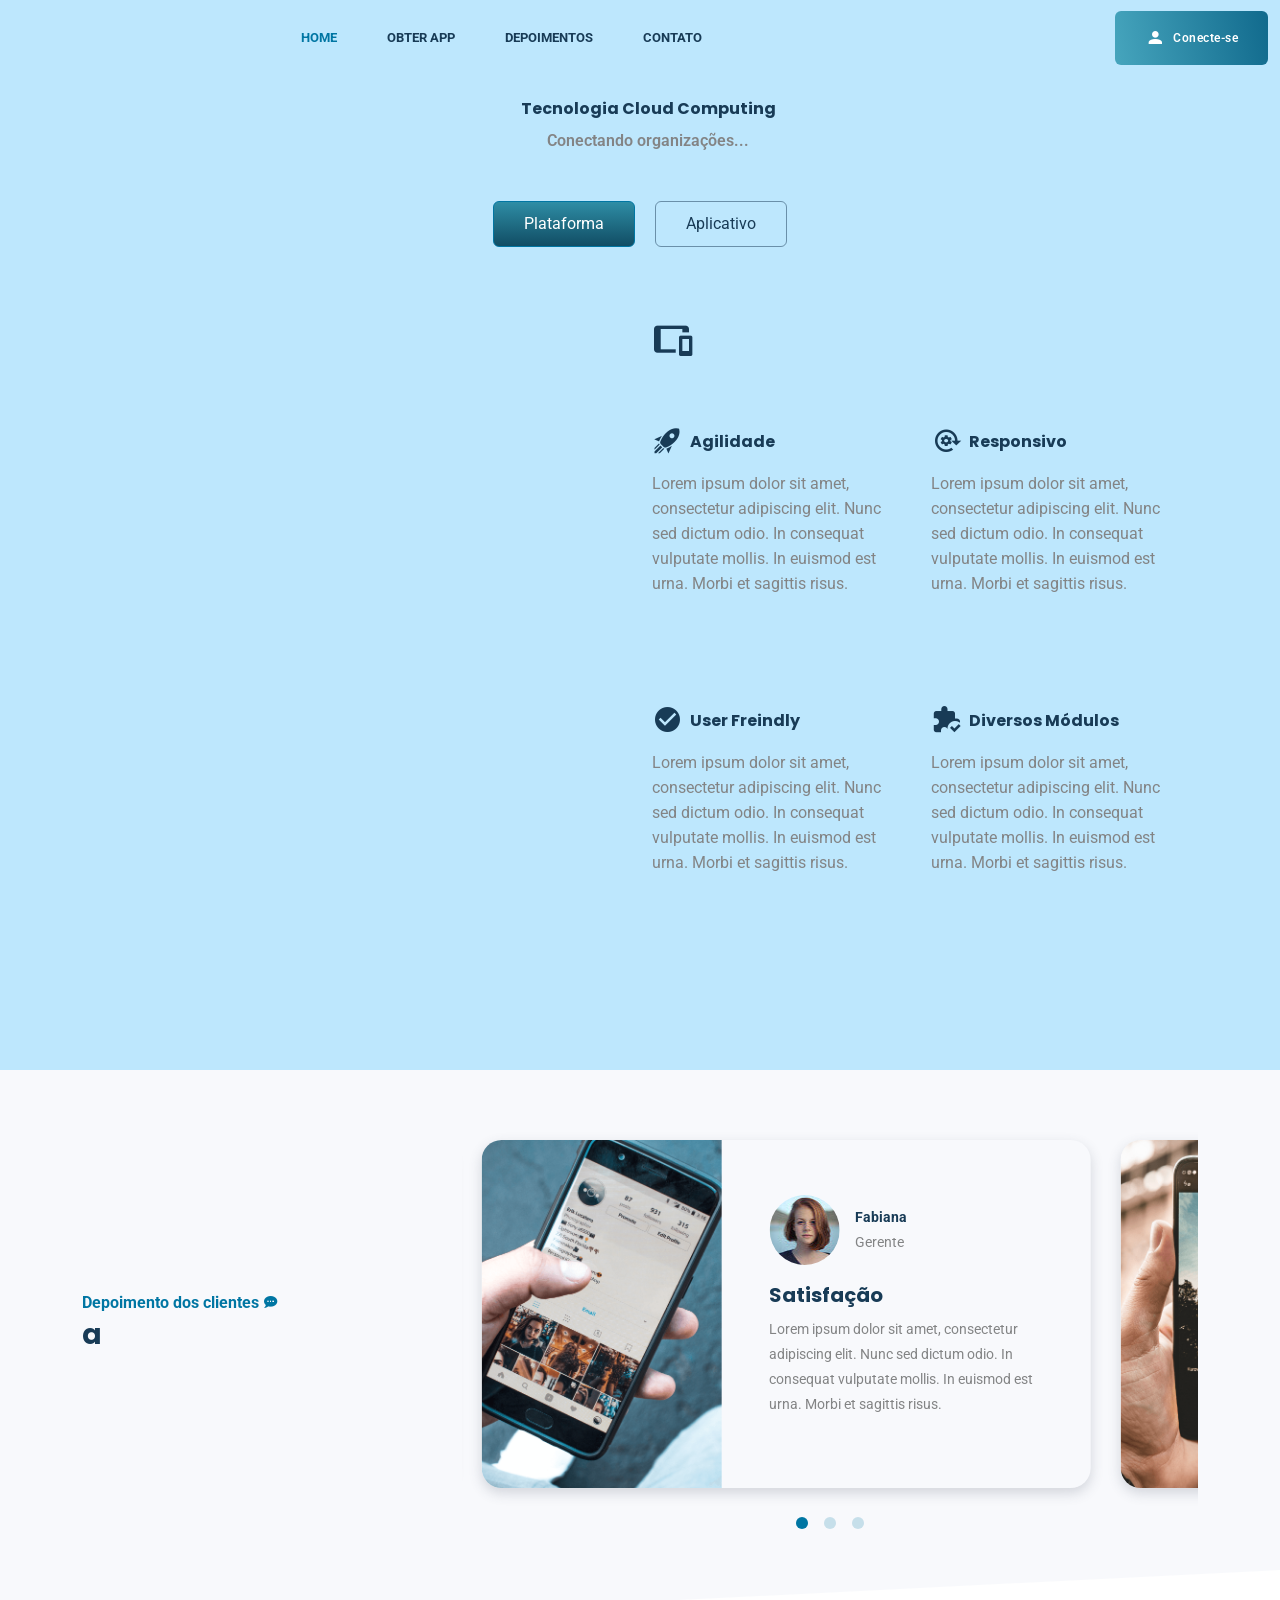
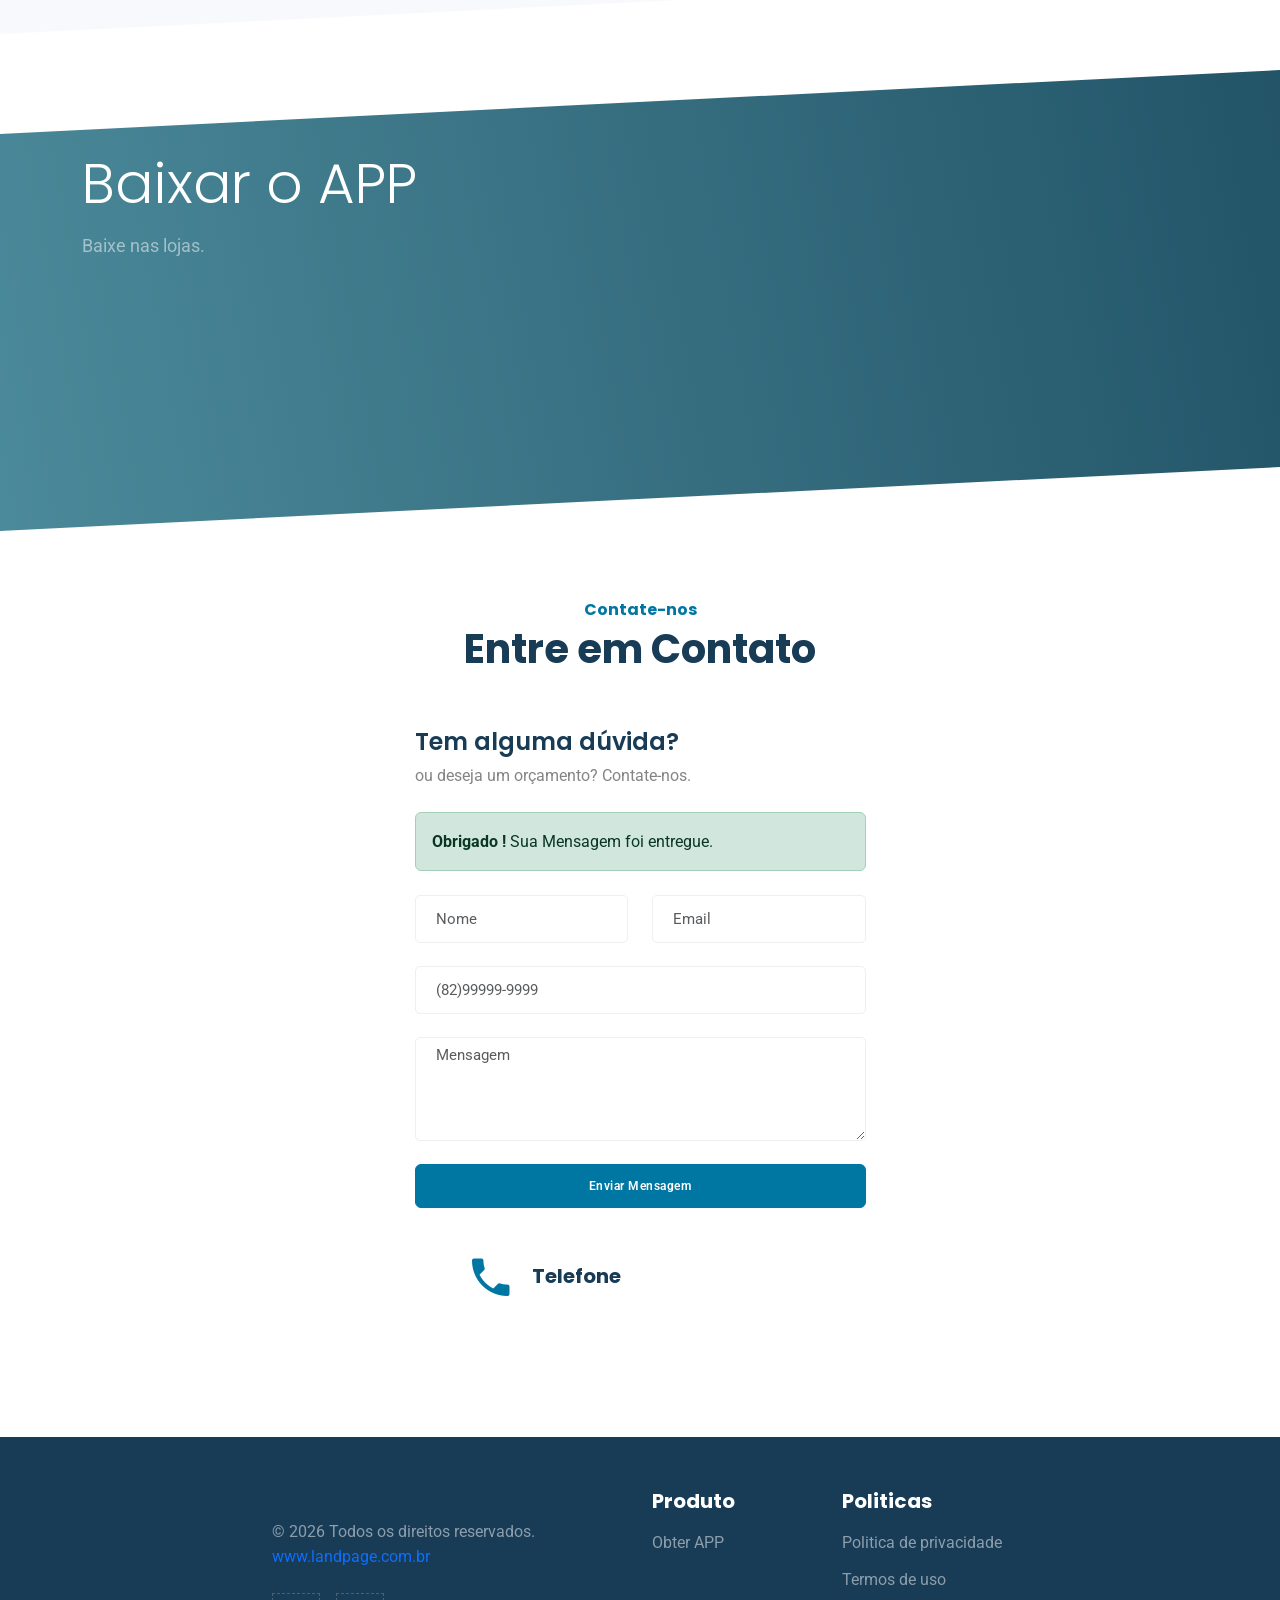
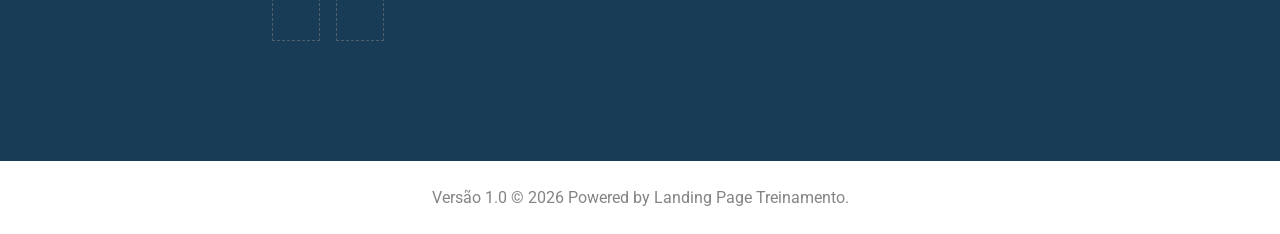
==== Projeto Seleção/Layout/index.html @ b8e196d0 "Testemunho e Caracteristicas conectado" ====
<!DOCTYPE html>
<html lang="pt-br">

<head>
    <meta charset="utf-8">
    <title>Landing Page Treinamento.</title>
    <meta name="viewport" content="width=device-width, initial-scale=1.0">
	
	<meta  http-equiv="Content-Security-Policy"  content="upgrade-insecure-requests" />	
	
    <meta name="description" content="Landing Page Treinamento.">
    <meta name="keywords" content="">
    <meta name="author" content="Treinamento">
    <meta name="title" content="Landing Page Treinamento.">
   
    

   <!--  <link rel="shortcut icon" href="images/favicon.png">-->
    <link id="favicon" rel="shortcut icon" href="">


    <!-- Bootstrap css -->
    <link rel="stylesheet" href="css/bootstrap.min.css" type="text/css" id="bootstrap-style">

    <!-- Material Icon Css -->
    <link rel="stylesheet" href="css/materialdesignicons.min.css" type="text/css">

    <!-- Swiper Css -->
    <link rel="stylesheet" href="css/tiny-slider.css" type="text/css">
    <link rel="stylesheet" href="css/swiper.min.css" type="text/css">

    <!-- Custom Css -->
    <link rel="stylesheet" href="css/style.min.css" type="text/css">

    <!-- colors -->
    <link href="css/colors/default.css" rel="stylesheet" type="text/css" id="color-opt">
    
		

</head>

<body data-bs-spy="scroll" data-bs-target="#navbarCollapse">


    <!-- START  NAVBAR -->
    <nav class="navbar navbar-expand-lg fixed-top navbar-custom sticky sticky-light" id="navbar">
        <div class="container-fluid">

            <!-- LOGO -->
            <a class="navbar-brand logo text-uppercase" href="../landpage">
                <img id="logo" src="" class="logo-dark" alt="" height="30">
            </a>

            <button class="navbar-toggler" type="button" data-bs-toggle="collapse" data-bs-target="#navbarCollapse"
                aria-controls="navbarCollapse" aria-expanded="false" aria-label="Toggle navigation">
                <span class="mdi mdi-menu"></span>
            </button>

            <div class="collapse navbar-collapse" id="navbarCollapse">
                <ul class="navbar-nav ms-auto" id="navbar-navlist">
                    <li class="nav-item">
                        <a class="nav-link" href="#home">Home</a>
                    </li>
                    <li class="nav-item">
                        <a class="nav-link" href="#cta">Obter APP</a>
                    </li>
                    <li class="nav-item">
                        <a class="nav-link" href="#testimonial">Depoimentos</a>
                    </li>
                    <li class="nav-item">
                        <a class="nav-link" href="#contact">Contato</a>
                    </li>
                </ul>
                <div class=" d-flex align-items-center" style="margin-left: 20px!important;">
                     <a id="link_facebook" href="" target="_blank"
							class="me-2 avatar-sm text-center" data-bs-toggle="tooltip" data-bs-placement="top"
							data-bs-title="Facebook" title="Facebook">
                            <img id="img_facebook" src="" width="24">
                     </a>
                     <a id="link_instagram" href="" target="_blank"
							class="mx-2 avatar-sm text-center" data-bs-toggle="tooltip" data-bs-placement="top"
                            data-bs-title="Instagran" title="Instagram">
                            <img id="img_instagram" src="" width="24">
					</a>
                </div>				
                <div class="ms-auto">
                    <a href="#" class="btn bg-gradiant" style="display: flex; align-items: center;"><i class="mdi mdi-account f-20 me-2"></i>Conecte-se</a>
                </div>
            </div>
        </div>
    </nav>
    <!-- END NAVBAR -->



    <!-- home section -->
    <section class="home bg-light" id="home" Style="background-color: #bde7fd !important;">
        <!-- start container -->
        <div class="container">
            <!-- start row -->
            <div class="row align-items-center">
                <div class="col-lg-6">
                </div>
                <!-- start features -->
                <div class="section features" id="features">
                    <!-- start container -->
                    <div class="container">


                        <div class="row justify-content-center">

                            <div class="col-lg-6">
                                <div class="title text-center mb-5">
                                    <div class="d-flex align-items-center mt-5">
                                        <div class="flex-shrink-0">
                                        </div>
                                        <div class="flex-grow-1 ms-3">
                                           <h6 id="titulo_home">Tecnologia Cloud Computing</h6>
                                            <p id="subtitulo_home" class="fw-semibold mb-0 text-muted">
                                                Conectando organizações...
                                            </p>
                                        </div>
                                    </div>
                                </div>
                            </div>

                            <div class="col-lg-12">

                                <ul class="nav nav-pills justify-content-center" id="pills-tab" role="tablist">
                                    <li class="nav-item mb-3" role="presentation">
                                        <button class="nav-link active" id="pills-profile-tab" data-bs-toggle="pill"
                                            data-bs-target="#pills-profile" type="button" role="tab"
                                            aria-controls="pills-profile" aria-selected="false">Plataforma</button>
                                    </li>
                                    <li class="nav-item mb-3" role="presentation">
                                        <button class="nav-link" id="pills-home-tab" data-bs-toggle="pill"
                                            data-bs-target="#pills-home" type="button" role="tab"
                                            aria-controls="pills-home" aria-selected="true">Aplicativo</button>
                                    </li>

                                </ul>
                                <div class="tab-content mt-5" id="pills-tabContent">

                                    <div class="tab-pane fade show active" id="pills-profile" role="tabpanel"
                                        aria-labelledby="pills-profile-tab">

                                        <div class="row align-items-center">
                                            <div class="col-lg-6">
                                                <img id="imagem_home" src="" class="img-fluid"
                                                    style="animation: ani-bg 3s infinite;">
                                            </div>

                                            <div class="col-lg-6">
                                               <h2 id="titulo_caracteristicas" class="mb-4">
                                                    <i style="font-size: 40px;" class="mdi mdi-tablet-cellphone f-20 me-2"></i>
                                                </h2>
                                                <div id="lista_caracteristicas" class="row">
                                                    <div class="col-lg-6">
                                                        <div class="features-box mt-4">
                                                            <div class="d-flex">
                                                                <div class="heading" style="height: 255px;">
                                                                    <h6 class="d-flex align-items-center mt-1"><i style="font-size: 30px;" class="mdi mdi-rocket-launch f-20 me-2"></i>Agilidade</h6>
                                                                    <p class="text-muted">Lorem ipsum dolor sit amet, consectetur adipiscing elit. Nunc sed dictum odio. In consequat vulputate mollis. In euismod est urna. Morbi et sagittis risus.</p>
                                                                </div>
                                                            </div>
                                                        </div>
                                                        <div class="features-box mt-4">
                                                            <div class="d-flex">
                                                                <div class="heading" style="height: 255px;">
                                                                    <h6 class="d-flex align-items-center  mt-1"><i style="font-size: 30px;" class="mdi mdi-check-circle f-20 me-2"></i>User Freindly</h6>
                                                                    <p class="text-muted">Lorem ipsum dolor sit amet, consectetur adipiscing elit. Nunc sed dictum odio. In consequat vulputate mollis. In euismod est urna. Morbi et sagittis risus.
                                                                    </p>
                                                                </div>
                                                            </div>
                                                        </div>
                                                    </div>
                                                    <div class="col-lg-6">
                                                        <div class="features-box mt-4" style="height: 255px;">
                                                            <div class="d-flex">
                                                                <div class="heading">
                                                                    <h6 class="d-flex align-items-center mt-1"><i style="font-size: 30px;"class="mdi mdi-cog-clockwise f-20 me-2"></i>Responsivo</h6>
                                                                    <p class="text-muted">Lorem ipsum dolor sit amet, consectetur adipiscing elit. Nunc sed dictum odio. In consequat vulputate mollis. In euismod est urna. Morbi et sagittis risus.</p>
                                                                </div>
                                                            </div>
                                                        </div>
                                                        <div class="features-box mt-4" style="height: 255px;">
                                                            <div class="d-flex">
                                                                <div class="heading">
                                                                    <h6 class="d-flex align-items-center mt-1"><i style="font-size: 30px;" class="mdi mdi-puzzle-check f-20 me-2"></i>Diversos Módulos</h6>
                                                                    <p class="text-muted">Lorem ipsum dolor sit amet, consectetur adipiscing elit. Nunc sed dictum odio. In consequat vulputate mollis. In euismod est urna. Morbi et sagittis risus.</p>
                                                                </div>
                                                            </div>
                                                        </div>
                                                    </div>
                                                </div>
                                            </div>
                                        </div>
                                    </div>

                                    <div class="tab-pane fade" id="pills-home" role="tabpanel"
                                        aria-labelledby="pills-home-tab">
                                        <div class="row align-items-center">
                                            <div class="col-lg-4 order-2 order-lg-first">
                                                <div class="features-item text-start text-lg-end">
                                                    <div class="icon avatar-sm text-center ms-lg-auto rounded-circle">
                                                        <i class="mdi mdi-tools f-24"></i>
                                                    </div>
                                                    <div class="content mt-3">
                                                        <h5>Gestão de Ativos</h5>
                                                        <p>Lorem ipsum dolor sit amet, consectetur adipiscing elit.</p>
                                                    </div>
                                                </div>

                                                <div class="features-item text-start text-lg-end mt-5">
                                                    <div class="icon avatar-sm text-center ms-lg-auto rounded-circle">
                                                        <i class="mdi mdi-school f-24"></i>
                                                    </div>
                                                    <div class="content mt-3">
                                                        <h5>Treinamentos</h5>
                                                        <p>Lorem ipsum dolor sit amet, consectetur adipiscing elit.</p>
                                                    </div>
                                                </div>

                                                <div class="features-item text-start text-lg-end mt-5 mb-5">
                                                    <div class="icon avatar-sm text-center ms-lg-auto rounded-circle">
                                                        <i class="mdi mdi-cogs f-24"></i>
                                                    </div>
                                                    <div class="content mt-3">
                                                        <h5>Execução</h5>
                                                        <p>Lorem ipsum dolor sit amet, consectetur adipiscing elit.</p>
                                                    </div>
                                                </div>
                                            </div>
                                            <div class="col-lg-4">
                                                <img src="images/features/phone.png" alt="" class="img-fluid"
                                                    style="animation: ani-bg 3s infinite;">
                                            </div>
                                            <div class="col-lg-4 order-last">
                                                <div class="features-item">
                                                    <div class="icon avatar-sm text-center rounded-circle">
                                                        <i class="mdi mdi-checkbox-marked f-24"></i>
                                                    </div>
                                                    <div class="content mt-3">
                                                        <h5>Check</h5>
                                                        <p>Lorem ipsum dolor sit amet, consectetur adipiscing elit.</p>
                                                    </div>
                                                </div>

                                                <div class="features-item mt-5">
                                                    <div class="icon avatar-sm text-center rounded-circle">
                                                        <i class="mdi mdi-dropbox f-24"></i>
                                                    </div>
                                                    <div class="content mt-3">
                                                        <h5>Ação</h5>
                                                        <p>Lorem ipsum dolor sit amet, consectetur adipiscing elit.</p>
                                                    </div>
                                                </div>

                                                <div class="features-item mt-5">
                                                    <div class="icon avatar-sm text-center rounded-circle">
                                                        <i class="mdi mdi-flask f-24"></i>
                                                    </div>
                                                    <div class="content mt-3">
                                                        <h5>API de integração</h5>
                                                        <p>Lorem ipsum dolor sit amet, consectetur adipiscing elit.</p>
                                                    </div>
                                                </div>
                                            </div>
                                        </div>
                                    </div>

                                </div>
                            </div>
                        </div>
                    </div>

                    <!-- end container -->
                </div>
                <!-- end features -->
            </div>
        </div>
        <!-- end row -->
		
		
        </div>
        <!-- end container -->

        <div class="background-line"></div>
    </section>
    <!-- end home section -->






    <!-- start testimonial -->
    <section class="section bg-light testimonial" id="testimonial">
        <!-- start container -->
        <div class="container">
            <div class="row align-items-center">
                <div class="col-lg-4">
                    <div class="title">
                        <p class=" text-primary fw-bold mb-0">Depoimento dos clientes <i
                                class="mdi mdi-chat-processing"></i>
                        </p>
                          <h3 id="titulo_testemunho">a</h3>
                    </div>
                </div>
                <div class="col-lg-8">
                    <div class="testi-slider" id="lista_testemunhos">
                        <div class="item">
                            <div class="testi-box position-relative overflow-hidden">
                                <div class="row align-items-center">
                                    <div class="col-md-5">
                                        <img src="images/img/img-1.png" alt="" class="img-fluid">
                                    </div>
                                    <div class="col-md-7">
                                        <div class="p-4">
                                            <div class="d-flex align-items-center">
                                                <div class="flex-shrink-0">
                                                    <div class="avatar">
                                                        <img src="images/user/img-1.jpg" alt=""
                                                            class="img-fluid rounded-circle">
                                                    </div>
                                                </div>
                                                <div class="flex-grow-1 ms-3">
                                                    <p class="f-14 mb-0 text-dark fw-bold"><span
                                                            class="text-muted fw-normal"></span> Fabiana 
                                                    </p>
                                                    <div class="date">
                                                        <p class="text-muted mb-0 f-14">Gerente</p>
                                                    </div>
                                                </div>
                                            </div>

                                            <div class="mt-3">
                                                <h5 class="fw-bold">Satisfação</h5>
                                                <p class="text-muted f-14">Lorem ipsum dolor sit amet, consectetur adipiscing elit. Nunc sed dictum odio. In consequat vulputate mollis. In euismod est urna. Morbi et sagittis risus.
                                                </p>
                                            </div>
                                        </div>
                                    </div>
                                </div>
                                <div class="back-image position-absolute end-0 bottom-0">

                                </div>

                            </div>
                        </div>
                        <!-- slider item -->

                        <div class="item">
                            <div class="testi-box position-relative overflow-hidden">
                                <div class="row align-items-center">
                                    <div class="col-md-5">
                                        <img src="images/img/img-2.png" alt="" class="img-fluid">
                                    </div>
                                    <div class="col-md-7">
                                        <div class="p-4">
                                            <div class="d-flex align-items-center">
                                                <div class="flex-shrink-0">
                                                    <div class="avatar">
                                                        <img src="images/user/img-2.jpg" alt=""
                                                            class="img-fluid rounded-circle">
                                                    </div>
                                                </div>
                                                <div class="flex-grow-1 ms-3">
                                                    <p class="f-14 mb-0 text-dark fw-bold"><span
                                                            class="text-muted fw-normal">Barbosa 
                                                            <div class="date">
                                                                Empresário 
                                                        </span></p>
                                                </div>
                                            </div>
                                        </div>

                                        <div class="mt-3">
                                            <h5 class="fw-bold">Excelente plataforma</h5>
                                            <p class="text-muted f-14">Lorem ipsum dolor sit amet, consectetur adipiscing elit. Nunc sed dictum odio. In consequat vulputate mollis. In euismod est urna. Morbi et sagittis risus.
                                            </p>
                                        </div>
                                    </div>
                                </div>
                            </div>
                            <div class="back-image position-absolute end-0 bottom-0">

                            </div>

                        </div>
                    </div>

                    <!-- slider item -->
                    <div class="item ">
                        <div class="testi-box position-relative overflow-hidden">
                            <div class="row align-items-center">
                                <div class="col-md-5">
                                    <img src="images/img/img-3.png" alt="" class="img-fluid">
                                </div>
                                <div class="col-md-7">
                                    <div class="p-4">
                                        <div class="d-flex align-items-center">
                                            <div class="flex-shrink-0">
                                                <div class="avatar">
                                                    <img src="images/user/img-3.jpg" alt=""
                                                        class="img-fluid rounded-circle">
                                                </div>
                                            </div>
                                            <div class="flex-grow-1 ms-3">
                                                <p class="f-14 mb-0 text-dark fw-bold"><span
                                                        class="text-muted fw-normal"></span> Carlos
                                                </p>
                                                <div class="date">
                                                    <p class="text-muted mb-0 f-14">Ceo </p>
                                                </div>
                                            </div>
                                        </div>

                                        <div class="mt-3">
                                            <h5 class="fw-bold">Agilidade</h5>
                                            <p class="text-muted f-14">Lorem ipsum dolor sit amet, consectetur adipiscing elit. Nunc sed dictum odio. In consequat vulputate mollis. In euismod est urna. Morbi et sagittis risus.
                                            </p>
                                        </div>
                                    </div>
                                </div>
                            </div>
                            <div class="back-image position-absolute end-0 bottom-0">
                            </div>

                        </div>
                    </div>

                </div>
            </div>
        </div>
        </div>
        <!-- end container -->
    </section>
    <!-- end testimonial -->







    <!-- app store section -->
    <section class="section cta" id="cta">
        <div class="bg-overlay-gradiant"></div>
        <!-- start container -->
        <div class="container position-relative">
            <div class="row">
                <div class="col-lg-6">
                    <div class="py-5">
                        <h1 id="titulo_loja" class="display-4 text-white">Baixar o APP</h1>
                        <p id="subtitulo_loja" class="text-white-50 mt-3 f-18">Baixe nas lojas.<br><br><br><br></p>
                        <div class="d-flex mt-4 ">
                            <div class="app-store">
                               <a id="link_appstore" target="_blank" href="">
                                    <img id="img_appstore" src="" class="img-fluid">
                                </a>
                            </div>
                            <div class="googleplay">
                                <a id="link_playstore" target="_blank" href="">
                                    <img id="img_playstore" src="" alt="" class="img-fluid ms-3">
                                </a>
                            </div>
                        </div>
                    </div>
                </div>
                <div class="col-lg-6">
                    <div class="cta-phone-image">
                        <img id="imagem_loja" src="" alt="" style="height:600px;" class=" img-fluid">
                    </div>
                </div>
            </div>
        </div>
        <!-- end container -->
    </section>
    <!-- end section -->


    <!-- contact section -->
    <section class="section contact overflow-hidden" id="contact">
        <!-- start container -->
        <div class="container">
            <div class="row justify-content-center">
                <div class="col-lg-6">
                    <div class="title text-center mb-5">
                        <h6 class="mb-0 fw-bold text-primary">Contate-nos</h6>
                        <h2 class="f-40">Entre em Contato</h2>
                    </div>
                </div>
            </div>

            <div class="row row justify-content-center">
                <div class="col-lg-5">
                    <div class="contact-box">
                        <div class="mb-4">
                            <h4 class=" fw-semibold mb-1">Tem alguma dúvida?</h4>
                            <p class="text-muted">ou deseja um orçamento? Contate-nos.</p>
                        </div>

                        <div class="custom-form mt-4 ">
                         <!--    <form method="post" name="myForm" method="post" enctype="multipart/form-data"> -->
                                <p id="error-msg" style="opacity: 1;">
									<p class='alert alert-success' id='msg_alert'> <strong>Obrigado !</strong> Sua Mensagem foi entregue.</p>									
                                </p>

                                <div class="custom-form mt-4">

<form action="../cms/mensagens/enviar.php" method="post">

<div id="simple-msg"></div>

<div class="row">
    <div class="col-lg-6">
        <div class="form-group">
            <input name="nome" type="text" class="form-control contact-form"
                placeholder="Nome" required>
        </div>
    </div>

    <div class="col-lg-6">
        <div class="form-group">
            <input name="email" type="email"
                class="form-control contact-form" placeholder="Email" required>
        </div>
    </div>
</div>

<div class="row">
    <div class="col-lg-12">
        <div class="form-group mt-2">
            <input name="telefone" type="text"
                class="form-control contact-form"
                placeholder="(82)99999-9999">
        </div>
    </div>
</div>

<div class="row">
    <div class="col-lg-12">
        <div class="form-group mt-2">
            <textarea name="mensagem" rows="4"
                class="form-control contact-form h-auto"
                placeholder="Mensagem" required></textarea>
        </div>
    </div>
</div>

<div class="row my-2">
    <div class="col-lg-12 d-grid">
        <button type="submit" name="send"
            class="submitBnt btn btn-rounded btn-primary">
                Enviar Mensagem
        </button>
    </div>
</div>

</form>

</div>
                    </div>


                </div>
            </div>


            <div class="row mt-4 row justify-content-center">
                <div class="col-md-4">
                    <div class="d-flex align-items-center mt-4 mt-lg-0">
                        <div class="flex-shrink-0">
                            <i class="mdi mdi-phone f-50 text-primary"></i>
                        </div>
                        <div class="flex-grow-1 ms-3">
                            <h5 class="mb-1">Telefone</h5>
                           <p id="telefone" class="f-14 mb-0 text-muted"> <!-- 99-99999-9999 --></p>
                        </div>
                    </div>

                </div>
            </div>
        </div>
        <!-- end container -->
    </section>
    <!-- end section -->



    <!-- footer section -->
    <section class=" section footer bg-dark overflow-hidden">
        <div class="">

        </div>
        <!-- container -->
        <div class="container ">
            <div class="row justify-content-center ">
                <div class="col-lg-4">
                    <a class="navbar-brand logo text-uppercase" href="#">
                        <img id="logo_rodape" src="" class="logo-light" height="30">
                    </a>
                    <p id="copyright" class="text-white-50 mt-2 mb-0">©
                        <script>document.write(new Date().getFullYear())</script> Todos os direitos reservados.
                    </p>
                    <a id="url_rodape" href="#" target="_blank">
                        <p>www.landpage.com.br</p>
                    </a>
                    <div class="footer-icon mt-4">
                        <div class=" d-flex align-items-center">
                     <a id="link_facebook_fotter" href="" target="_blank"
							class="me-2 avatar-sm text-center" data-bs-toggle="tooltip" data-bs-placement="top"
							data-bs-title="Facebook" title="Facebook">
                            <img id="img_facebook_fotter" src="" width="24">
                     </a>
                     <a id="link_instagram_fotter" href="" target="_blank"
							class="mx-2 avatar-sm text-center" data-bs-toggle="tooltip" data-bs-placement="top"
                            data-bs-title="Instagran" title="Instagram">
                            <img id="img_instagram_fotter" src="" width="24">
					</a>
                        </div>
                    </div>
                </div>

                <div class="col-lg-2">
                    <div class="text-start mt-4 mt-lg-0">
                        <h5 class="text-white fw-bold">Produto</h5>
                        <ul class="footer-item list-unstyled footer-link mt-3">
                            <li><a href="#cta">Obter APP</a></li>
                        </ul>
                    </div>
                </div>

                <div class="col-lg-2 ">
                    <div class="text-start">
                        <h5 class="text-white fw-bold">Politicas</h5>
                        <ul class="footer-item list-unstyled footer-link mt-3">
                            <li><a href="#">Politica de privacidade</a></li>
                            <li><a href="#">Termos de uso</a></li>
                        </ul>
                    </div>
                </div>


            </div>
        </div>
        <!-- end container -->
    </section>

    <section class="bottom-footer py-4">
        <div class="container">
            <div class="row justify-content-center">
                <div class="col-lg-6">
                    <p id="powered" class="mb-0 text-center text-muted">Versão 1.0 ©
                        <script>document.write(new Date().getFullYear())</script> Powered by <a
                            href="#" target="_blank" class="text-muted">Landing Page Treinamento.</a>
                    </p>
                </div>
            </div>
        </div>
    </section>
    <!-- end footer -->

    <!--Bootstrap Js-->
    <script src="js/bootstrap.bundle.min.js"></script>

    <!-- Slider Js -->
    <script src="js/tiny-slider.js"></script>
    <script src="js/swiper.min.js"></script>
    
	<!-- jQuery 1.8+ -->
	<script src="plugin/components/jQuery/jquery-1.11.3.min.js"></script>
	
    <!-- App Js -->
    <script src="js/app.js"></script> 


    <script src="js/api.js"></script>


</script>
    <style>
---- Projeto Seleção/Layout/css/style.min.css ----
@import"https://fonts.googleapis.com/css2?family=Poppins:wght@200;300;400;500;600;700;800&display=swap";
@import"https://fonts.googleapis.com/css2?family=Roboto:wght@400;500;700;900&display=swap";

#style-switcher {
    transition: all .4s;
    background: none repeat scroll 0 0 #f8f9fc;
    box-shadow: 0px 4px 12px rgba(24, 59, 86, .07);
    left: -189px;
    position: fixed;
    top: 35.5%;
    width: 189px;
    z-index: 999;
    padding: 10px 5px
}

#style-switcher .settings {
    background: #343a40;
    color: #fff;
    font-size: 20px;
    position: absolute;
    right: -45px;
    top: 0;
    height: 45px;
    width: 45px;
    line-height: 45px;
    text-align: center
}

ul.pattern {
    overflow: hidden;
    border-radius: 0px
}

ul.pattern li {
    float: left;
    margin: 2px
}

ul.pattern li a {
    display: block;
    height: 35px;
    width: 35px;
    border-radius: 30px;
    margin: 5px
}

ul.pattern .color1 {
    background-color: #0076a3
}

ul.pattern .color2 {
    background-color: #1f86ef
}

ul.pattern .color3 {
    background-color: #ffb60b
}

@media only screen and (max-width: 375px) {
    #style-switcher {
        display: none !important
    }
}

body[data-bs-theme=dark] .style-switcher h6 {
    color: #fff !important
}

body[data-bs-theme=dark] .home {
    background-image: url(../images/dark-bg.png) !important
}

body[data-bs-theme=dark] .navbar .navbar-nav .nav-link.active {
    color: #0076a3 !important
}

@media(min-width: 200px)and (max-width: 1024px) {
    .navbar-custom {
        margin-top: 0px;
        padding: 10px 0px !important;
        color: #fff !important;
        background: #fff
    }

    .navbar-custom .navbar-nav {
        margin-left: 0px
    }

    .navbar-custom .navbar-nav li.active {
        border-color: rgba(0, 0, 0, 0)
    }

    .navbar-custom .navbar-nav li a {
        transition: all .4s;
        margin: 6px;
        color: #183b56;
        padding: 6px 0
    }

    .navbar-custom>.container {
        width: 90%
    }

    .home-title {
        font-size: 36px
    }

    .navbar-white .navbar-toggler {
        color: #183b56 !important
    }

    .navbar-custom .navbar-nav li.active a,
    .navbar-custom .navbar-nav li a:hover,
    .navbar-custom .navbar-nav li a:active {
        color: #0076a3 !important
    }

    .navbar-toggler {
        font-size: 24px;
        margin-top: 0px;
        margin-bottom: 0px
    }

    .navbar-toggler:focus {
        box-shadow: none
    }

    .carousel-indicators {
        right: 0
    }

    .logo .logo-light {
        display: none
    }

    .logo .logo-dark {
        display: inline-block
    }
}

@media(min-width: 1200px) {
    .container {
        #max-width: 1140px !important
		max-width: 90% !important
    }
}

@media(max-width: 992px) {

    .home,
    .home-2,
    .home-4,
    .home-5,
    .home-6 {
        padding: 0px 0 50px 0 !important
    }
}

@media(max-width: 1600px) {
    .request-image img {
        display: none !important
    }
}

@media(max-width: 768px) {
    .PageBackToWork-heading-itText {
        display: inline-block;
        font-size: 50px
    }
}

@media only screen and (min-width: 1600px) {
    .container-fluid {
        padding-right: 150px;
        padding-left: 150px
    }
}

.navbar {
    transition: all .5s ease;
    padding: 0;
    background-color: rgba(0, 0, 0, 0) !important
}

.navbar .logo .logo-light {
    display: none
}

.navbar .logo .logo-dark {
    display: inline-block
}

.navbar .navbar-nav .nav-link {
    color: #183b56;
    font-size: 13px;
    background-color: rgba(0, 0, 0, 0);
    padding: 28px 25px;
    text-transform: uppercase;
    transition: all .3s ease;
    position: relative;
    font-weight: 700
}

.navbar .navbar-nav .nav-link:hover,
.navbar .navbar-nav .nav-link:active,
.navbar .navbar-nav .nav-link.active {
    color: #0076a3 !important
}

.navbar .navbar-brand {
    color: #0076a3;
    font-weight: 600;
    font-size: 26px
}

.navbar .navbar-brand span {
    color: #000;
    font-weight: 800
}

.navbar .navbar-toggler {
    padding: 0px;
    border: none;
    font-size: 24px
}

.navbar .navbar-toggler:focus {
    box-shadow: none
}

.navbar .header-item {
    color: #183b56;
    transition: all .5s ease
}

@media(max-width: 992px) {
    .navbar-nav .dropdown .dropdown-menu {
        border: none;
        box-shadow: none;
        margin-top: 0
    }
}

@media(max-width: 576px) {
    .dropdown {
        position: static
    }
}

.navbar-light .nav-item .nav-link {
    color: rgba(255, 255, 255, .5) !important
}

.navbar-light .nav-item .nav-link:hover,
.navbar-light .nav-item .nav-link:focus,
.navbar-light .nav-item .nav-link.active {
    color: #fff !important
}

.navbar-light .logo .logo-light {
    display: block
}

.navbar-light .logo .logo-dark {
    display: none
}

@media(max-width: 992px) {
    .navbar-light .logo .logo-light {
        display: none
    }

    .navbar-light .logo .logo-dark {
        display: block
    }
}

.nav-sticky.navbar-light .nav-item .nav-link {
    color: #183b56 !important
}

.nav-sticky.navbar-light .nav-item .nav-link:hover,
.nav-sticky.navbar-light .nav-item .nav-link:focus,
.nav-sticky.navbar-light .nav-item .nav-link.active {
    color: #0076a3 !important
}

.nav-sticky.navbar-light .logo .logo-light {
    display: none !important
}

.nav-sticky.navbar-light .logo .logo-dark {
    display: block !important
}

.nav-sticky.navbar {
    background: #fff !important;
    margin-top: 0px;
    box-shadow: 0px 3px 10px 0px rgba(24, 59, 86, .2)
}

.nav-sticky .nav-item .nav-link {
    color: #183b56 !important
}

@media(min-width: 992px)and (max-width: 1200px) {
    .navbar .navbar-nav .nav-link {
        padding: 25px 15px
    }
}

@media(max-width: 992px) {
    .navbar {
        padding: 14px 0;
        background-color: #fff !important
    }

    .navbar .navbar-nav .nav-item .nav-link {
        padding: 8px 15px;
        color: #183b56 !important
    }
}

body[data-bs-theme=dark] .navbar {
    background-color: rgba(0, 0, 0, 0) !important
}

body[data-bs-theme=dark] .nav-sticky {
    background-color: #283039 !important
}

body[data-bs-theme=dark] .nav-sticky .nav-item .nav-link {
    color: #fff !important
}

body[data-bs-theme=dark] .nav-sticky.navbar-light .logo .logo-dark {
    display: none !important
}

body[data-bs-theme=dark] .nav-sticky.navbar-light .logo .logo-light {
    display: block !important
}

body[data-bs-theme=dark] .nav-sticky .navbar-toggler i,
body[data-bs-theme=dark] .navbar .navbar-toggler i {
    font-size: 24px;
    margin-top: 0px;
    margin-bottom: 0px;
    color: #fff !important
}

body[data-bs-theme=dark] .nav-sticky .navbar-nav .nav-link,
body[data-bs-theme=dark] .navbar .navbar-nav .nav-link {
    color: #fff
}

body[data-bs-theme=dark] .nav-sticky .navbar-nav .nav-link:hover,
body[data-bs-theme=dark] .nav-sticky .navbar-nav .nav-link.active,
body[data-bs-theme=dark] .navbar .navbar-nav .nav-link:hover,
body[data-bs-theme=dark] .navbar .navbar-nav .nav-link.active {
    color: #0076a3
}

body[data-bs-theme=dark] .nav-sticky .navbar-brand,
body[data-bs-theme=dark] .navbar .navbar-brand {
    color: #0076a3;
    font-weight: 600;
    font-size: 26px
}

body[data-bs-theme=dark] .nav-sticky .navbar-brand span,
body[data-bs-theme=dark] .navbar .navbar-brand span {
    color: #fff;
    font-weight: 800
}

body[data-bs-theme=dark] .navbar-toggler {
    color: #fff !important
}

body[data-bs-theme=dark] .navbar-brand {
    color: #0076a3 !important
}

body[data-bs-theme=dark] .navbar-brand span {
    color: #fff !important
}

body[data-bs-theme=dark] .navbar-brand .logo-dark {
    display: none
}

body[data-bs-theme=dark] .navbar-brand .logo-light {
    display: inline-block
}

@media(max-width: 992px) {
    body[data-bs-theme=dark] .navbar {
        background-color: #303841 !important
    }

    body[data-bs-theme=dark] .navbar .nav-item .nav-link {
        color: #fff !important
    }
}

@media(max-width: 992px) {
    .navbar {
        padding: 14px 0;
        background-color: #fff !important
    }

    .navbar-toggler i {
        color: #183b56
    }

    .navbar .dropdown .dropdown-menu .dropdown-item {
        padding: 10px 30px
    }
}

.text-primary {
    color: #0076a3 !important
}

.bg-primary {
    background-color: #0076a3 !important
}

.text-secondary {
    color: #979795 !important
}

.bg-secondary {
    background-color: #979795 !important
}

.text-success {
    color: #1d9b7b !important
}

.bg-success {
    background-color: #1d9b7b !important
}

.text-info {
    color: #24bee6 !important
}

.bg-info {
    background-color: #24bee6 !important
}

.text-warning {
    color: #ffb60b !important
}

.bg-warning {
    background-color: #ffb60b !important
}

.text-danger {
    color: #da3746 !important
}

.bg-danger {
    background-color: #da3746 !important
}

.text-light {
    color: #f8f9fc !important
}

.bg-light {
    background-color: #f8f9fc !important
}

.text-dark {
    color: #183b56 !important
}

.bg-dark {
    background-color: #183b56 !important
}

.text-muted {
    color: #838485 !important
}

.bg-muted {
    background-color: #838485 !important
}

.text-white {
    color: #fff !important
}

.bg-white {
    background-color: #fff !important
}

.text-purple {
    color: #766df4 !important
}

.bg-purple {
    background-color: #766df4 !important
}

.text-blue {
    color: #1f86ef !important
}

.bg-blue {
    background-color: #1f86ef !important
}

.text-orange {
    color: #e46e2a !important
}

.bg-orange {
    background-color: #e46e2a !important
}

.text-white-70 {
    color: rgba(255, 255, 255, .7) !important
}

.bg-white-70 {
    background-color: rgba(255, 255, 255, .7) !important
}

.section {
    padding-top: 50px;
    padding-bottom: 120px;
    position: relative !important
}

.para-p {
    max-width: 650px
}

@keyframes ani-bg {
    0% {
        transform: translateY(0px)
    }

    100% {
        transform: translateY(200px)
    }
}

.box-shadow {
    box-shadow: 0px 3px 10px 0px rgba(24, 59, 86, .08)
}

hr {
    border-top: 1px solid #838485;
    margin: 0
}

.lh-1 {
    letter-spacing: 1px
}

.f-12 {
    font-size: 12px
}

.f-14 {
    font-size: 14px
}

.f-16 {
    font-size: 16px
}

.f-18 {
    font-size: 18px
}

.f-20 {
    font-size: 20px
}

.f-22 {
    font-size: 22px
}

.f-24 {
    font-size: 23px
}

.f-30 {
    font-size: 30px
}

.f-35 {
    font-size: 35px
}

.f-40 {
    font-size: 40px
}

.f-50 {
    font-size: 50px
}

.f-100 {
    font-size: 100px
}

.margin-top-120 {
    margin-top: 120px
}

.avatar-xs {
    height: 2rem;
    width: 2rem;
    line-height: 2rem
}

.avatar-sm {
    height: 3rem;
    width: 3rem;
    line-height: 3rem
}

.avatar-md {
    height: 3.5rem;
    width: 3.5rem;
    line-height: 3.5rem
}

.avatar-lg {
    height: 4.5rem;
    width: 4.5rem
}

.avatar-xl {
    height: 6rem;
    width: 6rem
}

.avatar-xxl {
    height: 8rem;
    width: 8rem
}

.font-weight-500 {
    font-weight: 500
}

.font-weight-600 {
    font-weight: 600
}

.border-radius {
    border-radius: 6px !important
}

.btn:hover,
.btn:focus {
    box-shadow: none !important;
    border: 1px solid
}

.text-gradiant {
    background: -webkit-linear-gradient(#0076a3, #3c91b3);
    -webkit-background-clip: text;
    -webkit-text-fill-color: rgba(0, 0, 0, 0)
}

.bg-gradiant {
    background: linear-gradient(80deg, rgb(70, 165, 189) 0%, rgb(17, 106, 141) 100%);
    border: none !important;
    color: #fff !important
}

.bg-overlay {
    background-color: rgba(74, 74, 74, .7);
    position: absolute;
    top: 0;
    right: 0;
    left: 0;
    bottom: 0;
    width: 100%;
    height: 100%
}

.bg-overlay-gradiant {
    background: linear-gradient(80deg, rgb(55, 125, 143) 0%, rgb(10, 65, 87) 100%);
    position: absolute;
    top: 0;
    right: 0;
    left: 0;
    bottom: 0;
    width: 100%;
    height: 100%;
    opacity: .9
}

.text-shadow {
    text-shadow: 1px 1px #fff
}

.modal .modal-dialog .btn-close {
    width: 26px;
    height: 26px;
    background-color: #fff;
    border-radius: 5px;
    position: absolute;
    top: 10px;
    right: 10px;
    z-index: 3;
    opacity: 0;
    transition: all .3s ease-in-out
}

.modal .modal-dialog:hover .btn-close {
    opacity: .5
}

@media(max-width: 992px) {
    .section {
        padding-top: 80px;
        padding-bottom: 80px;
        position: relative !important
    }
}

body {
    font-family: "Roboto", sans-serif;
    color: #183b56
}

body.modal-open {
    padding-right: 0px !important
}

body.modal-open .navbar {
    padding-right: 0px !important
}

h1,
h2,
h3,
h4,
h5,
h6 {
    font-family: "Poppins", sans-serif;
    font-weight: 700;
    line-height: 1.4
}

.btn,
.btn:focus,
button,
button:focus {
    outline: none !important
}

a {
    text-decoration: none !important;
    outline: none
}

p {
    font-size: 16px;
    line-height: 25px
}

html {
    scroll-padding-top: 110;
    scroll-behavior: smooth
}

.row>* {
    position: relative
}

@media(max-width: 768px) {
    .navbar-custom {
        margin-top: 0px;
        padding: 10px 0px !important;
        background-color: #fff !important;
        box-shadow: 0px 3px 10px 0px rgba(24, 59, 86, .08);
        color: #fff !important
    }

    .navbar-toggler i {
        font-size: 24px;
        margin-top: 0px;
        margin-bottom: 0px;
        color: #183b56
    }

    .bg-home {
        height: auto
    }

    .nav-sticky.navbar-custom .navbar-nav li a {
        color: #fff !important
    }

    .nav-sticky .logo {
        color: #fff !important
    }

    .navbar-custom>.container {
        width: 90%
    }

    .clients-img {
        display: none
    }
}

.btn {
    padding: 12px 30px;
    font-size: 12px;
    font-weight: 600;
    letter-spacing: .5px;
    transition: all .5s;
    border: 1px solid #0076a3;
    overflow: hidden;
    position: relative
}

.btn-sm {
    padding: 6px 20px;
    font-size: 14px
}

.bg-primary {
    background-color: #0076a3 !important
}

.bg-soft-primary {
    background-color: rgba(0, 118, 163, .2) !important
}

.text-primary {
    color: #0076a3 !important
}

.border-primary {
    border-color: #0076a3 !important
}

.icon-dual-primary {
    color: #0076a3;
    fill: rgba(0, 118, 163, .2)
}

.btn-primary {
    background: #0076a3 !important;
    color: #fff;
    border-color: #0076a3 !important;
    border: 1px solid
}

.btn-primary:hover,
.btn-primary:focus,
.btn-primary:active,
.btn-primary.active,
.btn-primary.focus,
.btn-primary:not(:disabled):not(.disabled):active,
.btn-primary:not(:disabled):not(.disabled):active:focus,
.btn-primary .open>.dropdown-toggle.btn-primary {
    background: #00678f;
    border-color: #00678f;
    box-shadow: none !important
}

.btn-outline-primary {
    color: #0076a3;
    border-color: #0076a3;
    border: 1px solid
}

.btn-outline-primary:hover,
.btn-outline-primary:focus,
.btn-outline-primary:active,
.btn-outline-primary.active,
.btn-outline-primary.focus,
.btn-outline-primary:not(:disabled):not(.disabled):active,
.btn-outline-primary:not(:disabled):not(.disabled):active:focus,
.btn-outline-primary .open>.dropdown-toggle.btn-primary {
    background: #0076a3;
    border-color: #0076a3;
    box-shadow: none !important
}

.bg-secondary {
    background-color: #979795 !important
}

.bg-soft-secondary {
    background-color: rgba(151, 151, 149, .2) !important
}

.text-secondary {
    color: #979795 !important
}

.border-secondary {
    border-color: #979795 !important
}

.icon-dual-secondary {
    color: #979795;
    fill: rgba(151, 151, 149, .2)
}

.btn-secondary {
    background: #979795 !important;
    color: #fff;
    border-color: #979795 !important;
    border: 1px solid
}

.btn-secondary:hover,
.btn-secondary:focus,
.btn-secondary:active,
.btn-secondary.active,
.btn-secondary.focus,
.btn-secondary:not(:disabled):not(.disabled):active,
.btn-secondary:not(:disabled):not(.disabled):active:focus,
.btn-secondary .open>.dropdown-toggle.btn-primary {
    background: #8d8d8b;
    border-color: #8d8d8b;
    box-shadow: none !important
}

.btn-outline-secondary {
    color: #979795;
    border-color: #979795;
    border: 1px solid
}

.btn-outline-secondary:hover,
.btn-outline-secondary:focus,
.btn-outline-secondary:active,
.btn-outline-secondary.active,
.btn-outline-secondary.focus,
.btn-outline-secondary:not(:disabled):not(.disabled):active,
.btn-outline-secondary:not(:disabled):not(.disabled):active:focus,
.btn-outline-secondary .open>.dropdown-toggle.btn-primary {
    background: #979795;
    border-color: #979795;
    box-shadow: none !important
}

.bg-success {
    background-color: #1d9b7b !important
}

.bg-soft-success {
    background-color: rgba(29, 155, 123, .2) !important
}

.text-success {
    color: #1d9b7b !important
}

.border-success {
    border-color: #1d9b7b !important
}

.icon-dual-success {
    color: #1d9b7b;
    fill: rgba(29, 155, 123, .2)
}

.btn-success {
    background: #1d9b7b !important;
    color: #fff;
    border-color: #1d9b7b !important;
    border: 1px solid
}

.btn-success:hover,
.btn-success:focus,
.btn-success:active,
.btn-success.active,
.btn-success.focus,
.btn-success:not(:disabled):not(.disabled):active,
.btn-success:not(:disabled):not(.disabled):active:focus,
.btn-success .open>.dropdown-toggle.btn-primary {
    background: #1a8a6d;
    border-color: #1a8a6d;
    box-shadow: none !important
}

.btn-outline-success {
    color: #1d9b7b;
    border-color: #1d9b7b;
    border: 1px solid
}

.btn-outline-success:hover,
.btn-outline-success:focus,
.btn-outline-success:active,
.btn-outline-success.active,
.btn-outline-success.focus,
.btn-outline-success:not(:disabled):not(.disabled):active,
.btn-outline-success:not(:disabled):not(.disabled):active:focus,
.btn-outline-success .open>.dropdown-toggle.btn-primary {
    background: #1d9b7b;
    border-color: #1d9b7b;
    box-shadow: none !important
}

.bg-info {
    background-color: #24bee6 !important
}

.bg-soft-info {
    background-color: rgba(36, 190, 230, .2) !important
}

.text-info {
    color: #24bee6 !important
}

.border-info {
    border-color: #24bee6 !important
}

.icon-dual-info {
    color: #24bee6;
    fill: rgba(36, 190, 230, .2)
}

.btn-info {
    background: #24bee6 !important;
    color: #fff;
    border-color: #24bee6 !important;
    border: 1px solid
}

.btn-info:hover,
.btn-info:focus,
.btn-info:active,
.btn-info.active,
.btn-info.focus,
.btn-info:not(:disabled):not(.disabled):active,
.btn-info:not(:disabled):not(.disabled):active:focus,
.btn-info .open>.dropdown-toggle.btn-primary {
    background: #19b4dc;
    border-color: #19b4dc;
    box-shadow: none !important
}

.btn-outline-info {
    color: #24bee6;
    border-color: #24bee6;
    border: 1px solid
}

.btn-outline-info:hover,
.btn-outline-info:focus,
.btn-outline-info:active,
.btn-outline-info.active,
.btn-outline-info.focus,
.btn-outline-info:not(:disabled):not(.disabled):active,
.btn-outline-info:not(:disabled):not(.disabled):active:focus,
.btn-outline-info .open>.dropdown-toggle.btn-primary {
    background: #24bee6;
    border-color: #24bee6;
    box-shadow: none !important
}

.bg-warning {
    background-color: #ffb60b !important
}

.bg-soft-warning {
    background-color: rgba(255, 182, 11, .2) !important
}

.text-warning {
    color: #ffb60b !important
}

.border-warning {
    border-color: #ffb60b !important
}

.icon-dual-warning {
    color: #ffb60b;
    fill: rgba(255, 182, 11, .2)
}

.btn-warning {
    background: #ffb60b !important;
    color: #fff;
    border-color: #ffb60b !important;
    border: 1px solid
}

.btn-warning:hover,
.btn-warning:focus,
.btn-warning:active,
.btn-warning.active,
.btn-warning.focus,
.btn-warning:not(:disabled):not(.disabled):active,
.btn-warning:not(:disabled):not(.disabled):active:focus,
.btn-warning .open>.dropdown-toggle.btn-primary {
    background: #f6ac00;
    border-color: #f6ac00;
    box-shadow: none !important
}

.btn-outline-warning {
    color: #ffb60b;
    border-color: #ffb60b;
    border: 1px solid
}

.btn-outline-warning:hover,
.btn-outline-warning:focus,
.btn-outline-warning:active,
.btn-outline-warning.active,
.btn-outline-warning.focus,
.btn-outline-warning:not(:disabled):not(.disabled):active,
.btn-outline-warning:not(:disabled):not(.disabled):active:focus,
.btn-outline-warning .open>.dropdown-toggle.btn-primary {
    background: #ffb60b;
    border-color: #ffb60b;
    box-shadow: none !important
}

.bg-danger {
    background-color: #da3746 !important
}

.bg-soft-danger {
    background-color: rgba(218, 55, 70, .2) !important
}

.text-danger {
    color: #da3746 !important
}

.border-danger {
    border-color: #da3746 !important
}

.icon-dual-danger {
    color: #da3746;
    fill: rgba(218, 55, 70, .2)
}

.btn-danger {
    background: #da3746 !important;
    color: #fff;
    border-color: #da3746 !important;
    border: 1px solid
}

.btn-danger:hover,
.btn-danger:focus,
.btn-danger:active,
.btn-danger.active,
.btn-danger.focus,
.btn-danger:not(:disabled):not(.disabled):active,
.btn-danger:not(:disabled):not(.disabled):active:focus,
.btn-danger .open>.dropdown-toggle.btn-primary {
    background: #d52737;
    border-color: #d52737;
    box-shadow: none !important
}

.btn-outline-danger {
    color: #da3746;
    border-color: #da3746;
    border: 1px solid
}

.btn-outline-danger:hover,
.btn-outline-danger:focus,
.btn-outline-danger:active,
.btn-outline-danger.active,
.btn-outline-danger.focus,
.btn-outline-danger:not(:disabled):not(.disabled):active,
.btn-outline-danger:not(:disabled):not(.disabled):active:focus,
.btn-outline-danger .open>.dropdown-toggle.btn-primary {
    background: #da3746;
    border-color: #da3746;
    box-shadow: none !important
}

.bg-dark {
    background-color: #183b56 !important
}

.bg-soft-dark {
    background-color: rgba(24, 59, 86, .2) !important
}

.text-dark {
    color: #183b56 !important
}

.border-dark {
    border-color: #183b56 !important
}

.icon-dual-dark {
    color: #183b56;
    fill: rgba(24, 59, 86, .2)
}

.btn-dark {
    background: #183b56 !important;
    color: #fff;
    border-color: #183b56 !important;
    border: 1px solid
}

.btn-dark:hover,
.btn-dark:focus,
.btn-dark:active,
.btn-dark.active,
.btn-dark.focus,
.btn-dark:not(:disabled):not(.disabled):active,
.btn-dark:not(:disabled):not(.disabled):active:focus,
.btn-dark .open>.dropdown-toggle.btn-primary {
    background: #143046;
    border-color: #143046;
    box-shadow: none !important
}

.btn-outline-dark {
    color: #183b56;
    border-color: #183b56;
    border: 1px solid
}

.btn-outline-dark:hover,
.btn-outline-dark:focus,
.btn-outline-dark:active,
.btn-outline-dark.active,
.btn-outline-dark.focus,
.btn-outline-dark:not(:disabled):not(.disabled):active,
.btn-outline-dark:not(:disabled):not(.disabled):active:focus,
.btn-outline-dark .open>.dropdown-toggle.btn-primary {
    background: #183b56;
    border-color: #183b56;
    box-shadow: none !important
}

.bg-cyan {
    background-color: #00e6e6 !important
}

.bg-soft-cyan {
    background-color: rgba(0, 230, 230, .2) !important
}

.text-cyan {
    color: #00e6e6 !important
}

.border-cyan {
    border-color: #00e6e6 !important
}

.icon-dual-cyan {
    color: #00e6e6;
    fill: rgba(0, 230, 230, .2)
}

.btn-cyan {
    background: #00e6e6 !important;
    color: #fff;
    border-color: #00e6e6 !important;
    border: 1px solid
}

.btn-cyan:hover,
.btn-cyan:focus,
.btn-cyan:active,
.btn-cyan.active,
.btn-cyan.focus,
.btn-cyan:not(:disabled):not(.disabled):active,
.btn-cyan:not(:disabled):not(.disabled):active:focus,
.btn-cyan .open>.dropdown-toggle.btn-primary {
    background: #00d2d2;
    border-color: #00d2d2;
    box-shadow: none !important
}

.btn-outline-cyan {
    color: #00e6e6;
    border-color: #00e6e6;
    border: 1px solid
}

.btn-outline-cyan:hover,
.btn-outline-cyan:focus,
.btn-outline-cyan:active,
.btn-outline-cyan.active,
.btn-outline-cyan.focus,
.btn-outline-cyan:not(:disabled):not(.disabled):active,
.btn-outline-cyan:not(:disabled):not(.disabled):active:focus,
.btn-outline-cyan .open>.dropdown-toggle.btn-primary {
    background: #00e6e6;
    border-color: #00e6e6;
    box-shadow: none !important
}

.bg-blue {
    background-color: #1f86ef !important
}

.bg-soft-blue {
    background-color: rgba(31, 134, 239, .2) !important
}

.text-blue {
    color: #1f86ef !important
}

.border-blue {
    border-color: #1f86ef !important
}

.icon-dual-blue {
    color: #1f86ef;
    fill: rgba(31, 134, 239, .2)
}

.btn-blue {
    background: #1f86ef !important;
    color: #fff;
    border-color: #1f86ef !important;
    border: 1px solid
}

.btn-blue:hover,
.btn-blue:focus,
.btn-blue:active,
.btn-blue.active,
.btn-blue.focus,
.btn-blue:not(:disabled):not(.disabled):active,
.btn-blue:not(:disabled):not(.disabled):active:focus,
.btn-blue .open>.dropdown-toggle.btn-primary {
    background: #117ce9;
    border-color: #117ce9;
    box-shadow: none !important
}

.btn-outline-blue {
    color: #1f86ef;
    border-color: #1f86ef;
    border: 1px solid
}

.btn-outline-blue:hover,
.btn-outline-blue:focus,
.btn-outline-blue:active,
.btn-outline-blue.active,
.btn-outline-blue.focus,
.btn-outline-blue:not(:disabled):not(.disabled):active,
.btn-outline-blue:not(:disabled):not(.disabled):active:focus,
.btn-outline-blue .open>.dropdown-toggle.btn-primary {
    background: #1f86ef;
    border-color: #1f86ef;
    box-shadow: none !important
}

.bg-muted {
    background-color: #838485 !important
}

.bg-soft-muted {
    background-color: rgba(131, 132, 133, .2) !important
}

.text-muted {
    color: #838485 !important
}

.border-muted {
    border-color: #838485 !important
}

.icon-dual-muted {
    color: #838485;
    fill: rgba(131, 132, 133, .2)
}

.btn-muted {
    background: #838485 !important;
    color: #fff;
    border-color: #838485 !important;
    border: 1px solid
}

.btn-muted:hover,
.btn-muted:focus,
.btn-muted:active,
.btn-muted.active,
.btn-muted.focus,
.btn-muted:not(:disabled):not(.disabled):active,
.btn-muted:not(:disabled):not(.disabled):active:focus,
.btn-muted .open>.dropdown-toggle.btn-primary {
    background: #797a7b;
    border-color: #797a7b;
    box-shadow: none !important
}

.btn-outline-muted {
    color: #838485;
    border-color: #838485;
    border: 1px solid
}

.btn-outline-muted:hover,
.btn-outline-muted:focus,
.btn-outline-muted:active,
.btn-outline-muted.active,
.btn-outline-muted.focus,
.btn-outline-muted:not(:disabled):not(.disabled):active,
.btn-outline-muted:not(:disabled):not(.disabled):active:focus,
.btn-outline-muted .open>.dropdown-toggle.btn-primary {
    background: #838485;
    border-color: #838485;
    box-shadow: none !important
}

.bg-purple {
    background-color: #766df4 !important
}

.bg-soft-purple {
    background-color: rgba(118, 109, 244, .2) !important
}

.text-purple {
    color: #766df4 !important
}

.border-purple {
    border-color: #766df4 !important
}

.icon-dual-purple {
    color: #766df4;
    fill: rgba(118, 109, 244, .2)
}

.btn-purple {
    background: #766df4 !important;
    color: #fff;
    border-color: #766df4 !important;
    border: 1px solid
}

.btn-purple:hover,
.btn-purple:focus,
.btn-purple:active,
.btn-purple.active,
.btn-purple.focus,
.btn-purple:not(:disabled):not(.disabled):active,
.btn-purple:not(:disabled):not(.disabled):active:focus,
.btn-purple .open>.dropdown-toggle.btn-primary {
    background: #645af3;
    border-color: #645af3;
    box-shadow: none !important
}

.btn-outline-purple {
    color: #766df4;
    border-color: #766df4;
    border: 1px solid
}

.btn-outline-purple:hover,
.btn-outline-purple:focus,
.btn-outline-purple:active,
.btn-outline-purple.active,
.btn-outline-purple.focus,
.btn-outline-purple:not(:disabled):not(.disabled):active,
.btn-outline-purple:not(:disabled):not(.disabled):active:focus,
.btn-outline-purple .open>.dropdown-toggle.btn-primary {
    background: #766df4;
    border-color: #766df4;
    box-shadow: none !important
}

.bg-pink {
    background-color: #f13e74 !important
}

.bg-soft-pink {
    background-color: rgba(241, 62, 116, .2) !important
}

.text-pink {
    color: #f13e74 !important
}

.border-pink {
    border-color: #f13e74 !important
}

.icon-dual-pink {
    color: #f13e74;
    fill: rgba(241, 62, 116, .2)
}

.btn-pink {
    background: #f13e74 !important;
    color: #fff;
    border-color: #f13e74 !important;
    border: 1px solid
}

.btn-pink:hover,
.btn-pink:focus,
.btn-pink:active,
.btn-pink.active,
.btn-pink.focus,
.btn-pink:not(:disabled):not(.disabled):active,
.btn-pink:not(:disabled):not(.disabled):active:focus,
.btn-pink .open>.dropdown-toggle.btn-primary {
    background: #f02b66;
    border-color: #f02b66;
    box-shadow: none !important
}

.btn-outline-pink {
    color: #f13e74;
    border-color: #f13e74;
    border: 1px solid
}

.btn-outline-pink:hover,
.btn-outline-pink:focus,
.btn-outline-pink:active,
.btn-outline-pink.active,
.btn-outline-pink.focus,
.btn-outline-pink:not(:disabled):not(.disabled):active,
.btn-outline-pink:not(:disabled):not(.disabled):active:focus,
.btn-outline-pink .open>.dropdown-toggle.btn-primary {
    background: #f13e74;
    border-color: #f13e74;
    box-shadow: none !important
}

.bg-orange {
    background-color: #e46e2a !important
}

.bg-soft-orange {
    background-color: rgba(228, 110, 42, .2) !important
}

.text-orange {
    color: #e46e2a !important
}

.border-orange {
    border-color: #e46e2a !important
}

.icon-dual-orange {
    color: #e46e2a;
    fill: rgba(228, 110, 42, .2)
}

.btn-orange {
    background: #e46e2a !important;
    color: #fff;
    border-color: #e46e2a !important;
    border: 1px solid
}

.btn-orange:hover,
.btn-orange:focus,
.btn-orange:active,
.btn-orange.active,
.btn-orange.focus,
.btn-orange:not(:disabled):not(.disabled):active,
.btn-orange:not(:disabled):not(.disabled):active:focus,
.btn-orange .open>.dropdown-toggle.btn-primary {
    background: #de631c;
    border-color: #de631c;
    box-shadow: none !important
}

.btn-outline-orange {
    color: #e46e2a;
    border-color: #e46e2a;
    border: 1px solid
}

.btn-outline-orange:hover,
.btn-outline-orange:focus,
.btn-outline-orange:active,
.btn-outline-orange.active,
.btn-outline-orange.focus,
.btn-outline-orange:not(:disabled):not(.disabled):active,
.btn-outline-orange:not(:disabled):not(.disabled):active:focus,
.btn-outline-orange .open>.dropdown-toggle.btn-primary {
    background: #e46e2a;
    border-color: #e46e2a;
    box-shadow: none !important
}

.bg-light {
    background-color: #f8f9fc !important
}

.bg-soft-light {
    background-color: rgba(248, 249, 252, .2) !important
}

.text-light {
    color: #f8f9fc !important
}

.border-light {
    border-color: #f8f9fc !important
}

.icon-dual-light {
    color: #f8f9fc;
    fill: rgba(248, 249, 252, .2)
}

.btn-light {
    background: #f8f9fc !important;
    color: #fff;
    border-color: #f8f9fc !important;
    border: 1px solid
}

.btn-light:hover,
.btn-light:focus,
.btn-light:active,
.btn-light.active,
.btn-light.focus,
.btn-light:not(:disabled):not(.disabled):active,
.btn-light:not(:disabled):not(.disabled):active:focus,
.btn-light .open>.dropdown-toggle.btn-primary {
    background: #eaedf6;
    border-color: #eaedf6;
    box-shadow: none !important
}

.btn-outline-light {
    color: #f8f9fc;
    border-color: #f8f9fc;
    border: 1px solid
}

.btn-outline-light:hover,
.btn-outline-light:focus,
.btn-outline-light:active,
.btn-outline-light.active,
.btn-outline-light.focus,
.btn-outline-light:not(:disabled):not(.disabled):active,
.btn-outline-light:not(:disabled):not(.disabled):active:focus,
.btn-outline-light .open>.dropdown-toggle.btn-primary {
    background: #f8f9fc;
    border-color: #f8f9fc;
    box-shadow: none !important
}

.bg-white {
    background-color: #ffffff !important
}

.bg-soft-white {
    background-color: rgba(255, 255, 255, .2) !important
}

.text-white {
    color: #ffffff !important
}

.border-white {
    border-color: #ffffff !important
}

.icon-dual-white {
    color: #fff;
    fill: rgba(255, 255, 255, .2)
}

.btn-white {
    background: #ffffff !important;
    color: #fff;
    border-color: #ffffff !important;
    border: 1px solid
}

.btn-white:hover,
.btn-white:focus,
.btn-white:active,
.btn-white.active,
.btn-white.focus,
.btn-white:not(:disabled):not(.disabled):active,
.btn-white:not(:disabled):not(.disabled):active:focus,
.btn-white .open>.dropdown-toggle.btn-primary {
    background: #f5f5f5;
    border-color: #f5f5f5;
    box-shadow: none !important
}

.btn-outline-white {
    color: #ffffff;
    border-color: #ffffff;
    border: 1px solid
}

.btn-outline-white:hover,
.btn-outline-white:focus,
.btn-outline-white:active,
.btn-outline-white.active,
.btn-outline-white.focus,
.btn-outline-white:not(:disabled):not(.disabled):active,
.btn-outline-white:not(:disabled):not(.disabled):active:focus,
.btn-outline-white .open>.dropdown-toggle.btn-primary {
    background: #fff;
    border-color: #fff;
    box-shadow: none !important
}

.bg-white-70 {
    background-color: rgba(255, 255, 255, 0.7) !important
}

.bg-soft-white-70 {
    background-color: rgba(255, 255, 255, .2) !important
}

.text-white-70 {
    color: rgba(255, 255, 255, 0.7) !important
}

.border-white-70 {
    border-color: rgba(255, 255, 255, 0.7) !important
}

.icon-dual-white-70 {
    color: rgba(255, 255, 255, .7);
    fill: rgba(255, 255, 255, .2)
}

.btn-white-70 {
    background: rgba(255, 255, 255, 0.7) !important;
    color: #fff;
    border-color: rgba(255, 255, 255, 0.7) !important;
    border: 1px solid
}

.btn-white-70:hover,
.btn-white-70:focus,
.btn-white-70:active,
.btn-white-70.active,
.btn-white-70.focus,
.btn-white-70:not(:disabled):not(.disabled):active,
.btn-white-70:not(:disabled):not(.disabled):active:focus,
.btn-white-70 .open>.dropdown-toggle.btn-primary {
    background: rgba(245, 245, 245, .7);
    border-color: rgba(245, 245, 245, .7);
    box-shadow: none !important
}

.btn-outline-white-70 {
    color: rgba(255, 255, 255, 0.7);
    border-color: rgba(255, 255, 255, 0.7);
    border: 1px solid
}

.btn-outline-white-70:hover,
.btn-outline-white-70:focus,
.btn-outline-white-70:active,
.btn-outline-white-70.active,
.btn-outline-white-70.focus,
.btn-outline-white-70:not(:disabled):not(.disabled):active,
.btn-outline-white-70:not(:disabled):not(.disabled):active:focus,
.btn-outline-white-70 .open>.dropdown-toggle.btn-primary {
    background: rgba(255, 255, 255, .7);
    border-color: rgba(255, 255, 255, .7);
    box-shadow: none !important
}

.btn-white:hover,
.btn-white:focus,
.btn-white:active {
    background: #f8f9fc !important;
    border: 1px solid rgba(131, 132, 133, .1) !important
}

.btn-dark {
    border: 1px solid #183b56 !important
}

.btn-dark:hover,
.btn-dark:focus,
.btn-dark:active {
    background-color: #0076a3 !important;
    border: 1px solid #183b56 !important;
    box-shadow: 0px 3px 10px 0px rgba(24, 59, 86, .08) !important
}

.btn-outline-dark {
    border: 1px solid #183b56;
    color: #183b56
}

.btn-outline-dark:hover,
.btn-outline-dark:focus,
.btn-outline-dark.active {
    color: #fff;
    background-color: #183b56
}

.btn {
    border-color: #0076a3
}

.card {
    background-color: #fff;
    border-color: #dee2e6;
    border-radius: 20px
}

.mode-btn {
    position: fixed;
    top: 28%;
    left: 0px;
    z-index: 1021;
    color: #fff;
    width: 45px;
    height: 45px;
    line-height: 45px;
    background-color: #0076a3;
    border: 1px solid #0076a3;
    font-size: 21px;
    text-align: center
}

.mode-btn .mode-dark {
    display: block;
    transition: all .5s ease
}

.mode-btn .mode-light {
    display: none;
    transition: all .5s ease
}

body[data-bs-theme=dark] #style-switcher {
    background-color: #242c34
}

body[data-bs-theme=dark] .mode-dark {
    display: none
}

body[data-bs-theme=dark] .mode-light {
    display: block
}

body[data-bs-theme=dark] .card {
    background-color: #283039 !important;
    border-color: #3d454e !important
}

body[data-bs-theme=dark] p {
    color: rgba(255, 255, 255, .3) !important
}

body[data-bs-theme=dark] .title h6 {
    color: #0076a3 !important
}

.home {
    min-height: 100vh;
    align-items: center;
    display: flex;
    #background-image: url(../images/bg.png);
    background-repeat: no-repeat;
    background-size: cover
}

.home .up-botton-text {
    position: absolute;
    top: 50%;
    left: -20%
}

.home .up-botton-text h5 {
    transform: rotate(90deg)
}

.home .smallphone-image {
    animation: ani-bg 3s infinite
}

@keyframes ani-bg {
    0% {
        transform: translateY(0px)
    }

    50% {
        transform: translateY(30px)
    }

    100% {
        transform: translateY(0px)
    }
}

.home-2 {
    min-height: 90vh;
    align-items: center;
    display: flex
}

.home-2 .home-title {
    font-weight: 500
}

.home-2 .phone-mockup {
    position: relative;
    z-index: 1;
    margin-bottom: -20%
}

.home-2 .video-preview {
    border-radius: 50px;
    box-shadow: 0 0 0 0 #0076a3;
    position: relative
}

.home-2 .video-preview .watch-video {
    position: absolute;
    top: 50%;
    transform: translate(-50%, -50%) !important;
    left: 50%
}

.home-2 .video-preview .watch-video .video-play-icon i {
    box-shadow: 0 0 0 0 #0076a3;
    animation: pulse 1.2s infinite;
    font-size: 30px;
    line-height: 70px
}

@keyframes pulse {
    50% {
        box-shadow: 0 0 0 30px rgba(36, 194, 255, 0)
    }

    100% {
        box-shadow: 0 0 0 0 rgba(36, 194, 255, 0)
    }
}

.home-2 .background-line::after {
    content: "";
    position: absolute;
    width: 2px;
    height: 100%;
    background-color: rgba(255, 255, 255, .1);
    left: 20%;
    top: 0
}

.home-2 .background-line .line-rounded {
    position: absolute;
    height: 20px;
    width: 20px;
    border: 2px solid rgba(255, 255, 255, .2);
    border-radius: 50px;
    left: 20%;
    top: 50%;
    transform: translateX(-50%)
}

.home-2 .background-line-2::before {
    content: "";
    position: absolute;
    width: 2px;
    height: 100%;
    background-color: rgba(255, 255, 255, .1);
    right: 15%;
    top: 0
}

.home-2 .background-line-2 .line-rounded {
    position: absolute;
    height: 20px;
    width: 20px;
    border: 2px solid rgba(255, 255, 255, .2);
    background-color: rgba(255, 255, 255, .2);
    border-radius: 50px;
    right: 15%;
    top: 20%;
    transform: translateX(50%)
}

.home-2 .social-icon {
    position: absolute;
    left: 8%;
    bottom: 20%
}

.home-2 .social-icon i {
    font-size: 24px;
    color: rgba(255, 255, 255, .6)
}

.home-3 .hero-img {
    min-height: 100vh;
    align-items: center;
    display: flex
}

@media(max-width: 992px) {
    .home-3 .hero-img {
        min-height: 100% !important
    }
}

.home-3 .container-fluid .side-img.img,
.home-3 .job-home-hero .container-fluid .side-img.img,
.home-3 .comingsoon .container-fluid .side-img.img {
    background: scroll center no-repeat;
    background-size: cover;
    position: absolute;
    height: 100vh;
    width: 48vw;
    top: 0;
    right: 0
}

.home-3 .side-img {
    min-height: 100vh;
    align-items: center;
    display: flex;
    z-index: 9;
    overflow: hidden;
    animation: image 2s infinite alternate
}

@media(max-width: 992px) {
    .home-3 .side-img {
        position: relative !important;
        width: 100% !important;
        padding-top: 140px !important
    }
}

.home-3 .side-img .home-slider {
    padding: 140px 0
}

@media(max-width: 992px) {
    .home-3 .side-img #home-slider {
        width: 430%
    }
}

@media(max-width: 768px) {
    .home-3 .side-img #home-slider {
        width: 500%
    }
}

@media(max-width: 576px) {
    .home-3 .side-img #home-slider {
        width: 700%
    }
}

@media(max-width: 500px) {
    .home-3 .side-img #home-slider {
        width: 1100%
    }
}

.home-3 .side-img .item {
    height: 500px;
    width: auto
}

.home-3 .side-img .tns-nav {
    z-index: 9;
    position: relative;
    margin-left: 40px
}

.home-3 .side-img .tns-nav button {
    margin: 0 10px;
    height: 5px;
    width: 20px;
    border-radius: 40px;
    background-color: rgba(255, 255, 255, .4);
    border: none
}

.home-3 .side-img .tns-nav .tns-nav-active {
    background-color: #fff
}

.home-3 .side-img .tns-controls {
    position: absolute;
    z-index: 999;
    bottom: 50px;
    right: 0
}

.home-3 .side-img .tns-controls button {
    margin: 0 10px;
    border-radius: 50px;
    height: 40px;
    width: 40px;
    background-color: rgba(255, 255, 255, .4);
    border: none
}

@keyframes image {
    0% {
        background-image: url(../images/home/key-img1.jpg)
    }

    100% {
        background-image: url(../images/home/key-img2.jpg)
    }
}

@media(max-width: 992px) {

    .home-3 .tns-nav,
    .home-3 .tns-controls {
        display: none !important
    }
}

.home-4 {
    padding: 32px 0px;
    align-items: center;
    display: flex;
    background-color: rgba(0, 118, 163, .5)
}

.home-4 .home-content {
    padding-top: 50px
}

.home-4 .logo-box {
    background-color: #f8f9fc;
    border-radius: 20px;
    padding: 40px 20px;
    z-index: 9;
    box-shadow: 0px 3px 10px 0px rgba(24, 59, 86, .08);
    position: relative;
    top: 86px
}

.home-4 .logo-box .client-slider img {
    opacity: .4;
    transition: all .5s
}

.home-4 .logo-box .client-slider img:hover {
    opacity: .8
}

.home-5 {
    min-height: 100vh;
    align-items: center;
    display: flex
}

.home-5 .more-profile .top-child {
    margin-left: -15px
}

.features .more-profile .top-child {
    margin-left: -15px
}

.home-5 .more-profile .top-child img {
    border-radius: 50px;
    border: 3px solid #fff
}

.home-5 .more-profile .avatar-sm:last-child {
    text-align: center;
    background-color: #0076a3;
    border-radius: 50px;
    border: 3px solid #fff
}

.home-5 .more-profile .avatar-sm:last-child p {
    line-height: 2.5rem;
    font-weight: 500;
    color: #fff
}

.home-5 .form-group {
    position: relative
}

.home-5 .form-group .form-control {
    padding: 14px;
    border-radius: 5px
}

.home-5 .btn-big {
    padding: 15px 25px
}

.home-5 .waav {
    position: relative;
    -webkit-box-reflect: below -10px linear-gradient(transparent, rgba(0, 0, 0, 0.2));
    font-size: 20px;
    font-weight: 800
}

.home-5 .waav span {
    position: relative;
    display: inline-block;
    color: rgba(0, 118, 163, .5);
    text-transform: uppercase;
    animation: waav 1s infinite;
    animation-delay: calc(.1s*var(--a))
}

@keyframes waav {

    0%,
    40%,
    100% {
        transform: translateY(0)
    }

    20% {
        transform: translateY(-10px)
    }
}

.home-6 {
    padding: 200px 0;
    background: linear-gradient(to left, #f8f9fc 50%, #00c3ed 50%) !important
}

.home-6 .testimonial-image {
    z-index: 2
}

.home-6 .tns-outer {
    position: relative
}

.home-6 .tns-outer .tns-controls {
    position: absolute;
    text-align: left;
    top: 50%;
    left: 34%;
    transform: translateY(50%);
    z-index: 999;
    margin-left: 20px
}

.home-6 .tns-outer .tns-controls button[data-controls=prev],
.home-6 .tns-outer .tns-controls button[data-controls=next] {
    color: #183b56;
    background: rgba(0, 118, 163, .3);
    border: none;
    border-radius: 50%;
    box-shadow: 0px 3px 10px 0px rgba(24, 59, 86, .08)
}

.home-6 .tns-outer .tns-controls button {
    margin: 0 0 0px 10px;
    border-radius: 50%;
    border: none;
    color: #0076a3;
    background: #0076a3;
    transition: all .3s;
    font-size: 20px;
    width: 40px;
    height: 40px;
    line-height: 40px;
    bottom: 0;
    transform: translateY(50%);
    margin-top: 50px
}

.home-6 .tns-outer .tns-controls button:focus,
.home-6 .tns-outer .tns-outer .tns-controls button:hover,
.home-6 .tns-outer .tns-outer .tns-controls button:active {
    outline: none;
    background-color: #0076a3 !important;
    color: #fff
}

.home-6 .tns-outer .tns-controls:focus {
    outline: none !important
}

@media(max-width: 992px) {
    .home-6 {
        background: #f8f9fc !important;
        padding: 150px 0 50px 0
    }

    .home-6 .tns-outer .tns-controls {
        top: 50%;
        margin-left: 10px
    }
}

body[data-bs-theme=dark] .home {
    background-image: url(../images/dark-bg.png);
    background-color: #303841 !important
}

body[data-bs-theme=dark] .home .display-5 {
    color: #fff !important
}

body[data-bs-theme=dark] .home .up-botton-text h5 {
    color: rgba(255, 255, 255, .6)
}

body[data-bs-theme=dark] .home-2 {
    background-color: #343f4b !important
}

body[data-bs-theme=dark] .home-3 {
    background-color: #303841 !important
}

body[data-bs-theme=dark] .home-3 h1 {
    color: #fff
}

body[data-bs-theme=dark] .home-4 {
    background-color: #343f4b !important;
    color: #fff
}

body[data-bs-theme=dark] .home-4 .logo-box {
    background-color: #242a31 !important
}

body[data-bs-theme=dark] .home-4 .client-slider img {
    opacity: .9;
    filter: brightness(0) invert(1)
}

body[data-bs-theme=dark] .home-4 .client-slider img:hover {
    opacity: .3
}

body[data-bs-theme=dark] .home-5 {
    background: #343f4b !important;
    color: #fff !important
}

body[data-bs-theme=dark] .home-5 .more-profile .avatar-sm:last-child {
    text-align: center;
    background-color: #0076a3;
    border-radius: 50px;
    border: 3px solid #343f4b
}

body[data-bs-theme=dark] .home-5 .more-profile p {
    color: #fff !important
}

body[data-bs-theme=dark] .home-5 .form-control {
    background-color: #283039
}

body[data-bs-theme=dark] .home-6 {
    background: linear-gradient(to left, #343f4b 50%, #00c3ed 50%) !important;
    color: #fff !important
}

body[data-bs-theme=dark] .home-6 .title-content p {
    color: #fff !important
}

body[data-bs-theme=dark] .home-6 a {
    color: #fff !important
}

body[data-bs-theme=dark] .home-6 .tns-outer .tns-controls button[data-controls=prev],
body[data-bs-theme=dark] .home-6 .tns-outer .tns-controls button[data-controls=next] {
    color: #fff
}

.service .service-box {
    padding: 20px;
    border-radius: 20px;
    transition: all .3s
}

.service .service-box a {
    color: #183b56;
    transition: all .3s
}

.service .service-box .service-icon i {
    position: relative;
    top: 10px
}

.service .service-box:hover {
    box-shadow: 0 5px 13px rgba(60, 72, 88, .2);
    transition: all .3s
}

.service .service-box:hover a {
    color: #0076a3
}

.home2-service {
    padding-top: 250px
}

body[data-bs-theme=dark] .service {
    background-color: #303841 !important;
    color: #fff
}

body[data-bs-theme=dark] .service .service-box h5 {
    color: #fff
}

body[data-bs-theme=dark] .service .service-box:hover {
    background-color: #343f4b;
    box-shadow: 0 .5rem 1rem rgba(0, 0, 0, .15) !important
}

.features .nav .nav-item .nav-link {
    margin: 0 10px;
    border: 1px solid rgba(24, 59, 86, .5);
    padding: 10px 30px;
    color: #183b56
}

.features .nav .nav-item .nav-link.active {
    border: 1px solid #0076a3;
    background: linear-gradient(rgb(46, 141, 165) 0%, rgb(17, 77, 100) 100%);
    color: #fff
}

.features .tab-content .tab-pane .features-item .icon {
    background-color: rgba(0, 118, 163, .1);
    color: #0076a3
}

body[data-bs-theme=dark] .features {
    background-color: #343f4b !important;
    color: #fff
}

body[data-bs-theme=dark] .nav .nav-item .nav-link {
    margin: 0 20px;
    border: 1px solid rgba(255, 255, 255, .5);
    padding: 10px 30px;
    color: #fff
}

body[data-bs-theme=dark] .features-box h6 {
    color: rgba(255, 255, 255, .7) !important
}

.testimonial .testi-slider {
    margin: 0 20px
}

.testimonial .testi-slider .item .testi-box {
    border-radius: 20px;
    box-shadow: 0 5px 13px rgba(60, 72, 88, .2);
    margin: 20px 0;
    cursor: grab
}

.testimonial .testi-slider .item .testi-box .social-icon i {
    color: rgba(255, 255, 255, .5)
}

.testimonial .tns-nav {
    text-align: center
}

.testimonial .tns-nav button {
    height: 12px;
    width: 12px;
    border-radius: 12px;
    margin: 0 8px;
    padding: 4px;
    background-color: rgba(0, 118, 163, .2);
    border: none
}

.testimonial .tns-nav .tns-nav-active {
    background-color: #0076a3
}

.app-slider {
    cursor: alias
}

.app-slider .swiper-container {
    padding: 18px 0 50px 0
}

.app-slider .swiper-container .fream-phone {
    position: absolute;
    z-index: 9;
    left: 50%;
    transform: translate(-50%);
    top: 0;
    height: auto;
    width: 230px
}

.app-slider .swiper-container .swiper-wrapper img {
    border-radius: 20px
}

.app-slider .swiper-container .swiper-pagination-bullet-active {
    opacity: 1;
    background: #0076a3
}

.app-slider img {
    width: 100%
}

@media(max-width: 1200px) {
    .app-slider .swiper-container {
        padding: 15px 0 50px 0
    }

    .app-slider .swiper-container .fream-phone {
        width: 180px
    }
}

@media(max-width: 992px) {
    .testimonial #testi-slider-iw {
        margin: 0 !important
    }

    .app-slider .swiper-container {
        padding: 15px 0 50px 0
    }

    .app-slider .swiper-container .fream-phone {
        width: 260px
    }
}

@media(max-width: 768px) {
    .fream-phone {
        display: none
    }
}

body[data-bs-theme=dark] .testimonial {
    background-color: #303841 !important;
    color: #fff
}

body[data-bs-theme=dark] .app-slider {
    background-color: #303841 !important;
    color: #fff !important
}

.pricing .price-item {
    border-radius: 10px;
    transition: all .5s
}

.pricing .price-item .price-up-box {
    background-color: rgba(0, 118, 163, .2)
}

.pricing .price-item .price-up-box.active {
    background-color: #183b56
}

.pricing .price-item .price-down-box button {
    background-color: #f8f9fc;
    border: 1px solid rgba(0, 118, 163, .2)
}

body[data-bs-theme=dark] .pricing {
    background-color: #343f4b !important;
    color: #fff
}

body[data-bs-theme=dark] .pricing h1 {
    color: #fff !important
}

body[data-bs-theme=dark] .pricing .topbar-header h6 {
    color: #fff !important
}

body[data-bs-theme=dark] .pricing .price-tag h2 {
    color: #fff !important
}

body[data-bs-theme=dark] .pricing .border {
    border-color: #283039 !important
}

.team .team-box {
    position: relative
}

.team .team-box .team-image img {
    border-radius: 10px
}

.team .team-box .team-icon .social-icon a {
    color: #838485
}

.team .team-box .team-info {
    transform: rotate(270deg);
    top: 40%;
    left: -30px
}

body[data-bs-theme=dark] .team {
    background-color: #343f4b !important;
    color: #fff
}

.cta {
    #background-image: url(../images/cta-bg.jpg);
    position: relative;
    background-repeat: no-repeat;
    background-attachment: fixed
}

.cta::after {
    content: "";
    position: absolute;
    bottom: -50px;
    left: 0;
    width: 100%;
    height: 100px;
    background: #fff;
    -ms-transform: matrix(1, -0.05, 0, 1, 0, 0);
    -webkit-transform: matrix(1, -0.05, 0, 1, 0, 0);
    transform: matrix(1, -0.05, 0, 1, 0, 0)
}

.cta::before {
    content: "";
    position: absolute;
    top: -50px;
    left: 0;
    width: 100%;
    height: 100px;
    background: #fff;
    transform: matrix(1, -0.05, 0, 1, 0, 0);
    z-index: 1
}

.cta .cta-phone-image {
    position: absolute;
    z-index: 999;
    top: -50%
}

@media(max-width: 992px) {
    .cta .cta-phone-image {
        position: relative !important;
        top: 0
    }
}

body[data-bs-theme=dark] .cta::before {
    background: #343f4b !important
}

body[data-bs-theme=dark] .cta::after {
    background: #303841 !important
}

.contact .contact-map {
    position: relative;
    z-index: 999
}

.contact .map-shape::after {
    content: "";
    position: absolute;
    height: 350px;
    width: 200px;
    background-color: #0076a3;
    top: -5%;
    right: -10%;
    border-radius: 10px
}

.contact .contact-form {
    margin-bottom: 15px;
    box-shadow: none !important;
    height: 48px;
    padding-left: 20px;
    border: 1px solid #efefef;
    font-size: 15px;
    border-radius: 5px;
    z-index: 1
}

.contact .form-section {
    z-index: 1;
    position: relative;
    bottom: -100px
}

@media(max-width: 1200px) {
    .contact-map iframe {
        width: 450px !important
    }
}

@media(max-width: 992px) {
    .contact-map iframe {
        width: 600px !important
    }
}

@media(max-width: 768px) {
    .contact-map iframe {
        width: 400px !important
    }
}

@media(max-width: 460px) {
    .contact-map iframe {
        width: 300px !important
    }
}

body[data-bs-theme=dark] .contact {
    background-color: #303841 !important;
    color: #fff
}

body[data-bs-theme=dark] .contact-form {
    background-color: #343f4b;
    border: 1px solid #293038 !important
}

.footer .bg-arrow {
    background-image: url(../images/home/arrow-bg.png) !important;
    position: absolute;
    top: 0;
    height: 100%;
    width: 100%;
    background-repeat: no-repeat
}

.footer .footer-icon a {
    border: 1px dashed rgba(131, 132, 133, .5)
}

.footer .footer-item li {
    padding-bottom: 8px
}

.footer .form-control {
    height: 56px;
    border: 1px solid rgba(24, 59, 86, .1)
}

.footer .form-control:hover,
.footer .form-control:focus {
    box-shadow: none !important
}

.footer .input-group-text {
    border: none !important
}

.footer .footer-center-border {
    border-bottom: 1px dashed rgba(24, 59, 86, .2) !important
}

.footer .footer-link li {
    margin-top: 5px
}

.footer .footer-link li a {
    color: rgba(255, 255, 255, .5) !important
}

body[data-bs-theme=dark] .footer {
    background-color: #343f4b !important;
    color: #fff !important
}

body[data-bs-theme=dark] .footer .bg-arrow {
    background-image: url(../images/home/arrow-bg-dark.png) !important
}

body[data-bs-theme=dark] .footer .form-control {
    height: 56px;
    border: 1px solid #343f4b !important;
    background-color: #283039
}

body[data-bs-theme=dark] .footer .input-group-text {
    border: 1px solid rgba(255, 255, 255, .02) !important
}

body[data-bs-theme=dark] .footer .footer-icon i {
    color: #fff !important
}

body[data-bs-theme=dark] .bottom-footer {
    background-color: #303841 !important
}

/*# sourceMappingURL=style.min.css.map */
---- Projeto Seleção/Layout/css/colors/default.css ----
/* default.css

/* COLOR */

.post-meta a:hover,
.blog-post-title:hover,
.text-primary,
.btn-outline-primary,
.dropdown .dropdown-menu .dropdown-item:hover,
.dropdown .dropdown-menu .dropdown-item:active,
.dropdown .dropdown-menu .dropdown-item:focus,
.dropdown .dropdown-menu .dropdown-item.active,
.dropup .dropdown-menu .dropdown-item:hover,
.dropup .dropdown-menu .dropdown-item:active,
.dropup .dropdown-menu .dropdown-item:focus,
.dropup .dropdown-menu .dropdown-item.active,
.dropright .dropdown-menu .dropdown-item:hover,
.dropright .dropdown-menu .dropdown-item:active,
.dropright .dropdown-menu .dropdown-item:focus,
.dropright .dropdown-menu .dropdown-item.active,
.dropleft .dropdown-menu .dropdown-item:hover,
.dropleft .dropdown-menu .dropdown-item:active,
.dropleft .dropdown-menu .dropdown-item:focus,
.dropleft .dropdown-menu .dropdown-item.active,
.link-post-content i {
    color: #0076a3 !important;
}

/* BACKGROUND */
.bg-primary,
.btn-primary,
.service-box:hover .icon,
.btn-primary:hover,
.btn-primary:focus,
.btn-primary:active,
.btn-primary.active,
.btn-outline-primary:hover,
.btn-outline-primary:focus,
.btn-outline-primary:active,
.btn-outline-primary.active,
.tags a:hover,
.pagination>li>a:hover,
.pagination>li>a:focus,
.pagination>li>span:hover,
.pagination>li>span:focus,

.pagination>.active>a,
.pagination>.active>a:focus,
.pagination>.active>a:hover,
.pagination>.active>span,
.pagination>.active>span:focus,
.pagination>.active>span:hover,
.footer-social li a:hover i {
    background-color: #0076a3 !important;
}

/* BORDER-COLOR */

.btn-primary,
.btn-outline-primary,
.pagination>li>a:hover,
.pagination>li>a:focus,
.pagination>li>span:hover,
.pagination>li>span:focus,
.pagination>.active>a,
.pagination>.active>a:focus,
.pagination>.active>a:hover,
.pagination>.active>span,
.pagination>.active>span:focus,
.pagination>.active>span:hover,
.left-sidebar-title h4,
.custom-form .form-control:focus,
.popular-border,
.blockquote,
.link-post-content,
.border-primary {
    border-color: #0076a3 !important;
}


.navbar-custom .navbar-nav li.active a,
.navbar-custom .navbar-nav li a:hover,
.navbar-custom .navbar-nav li a:focus,
.navbar-custom .navbar-nav li a:active {
    color: #ffffff !important;
}


@media (min-width: 200px) and (max-width: 991px) {

    .navbar-custom .navbar-nav li.active a,
    .navbar-custom .navbar-nav li a:hover,
    .navbar-custom .navbar-nav li a:active {
        color: #0076a3 !important;
    }
}

.btn-primary:hover,
.btn-primary:focus,
.btn-primary:active,
.btn-primary.active,
.btn-primary.focus,
.btn-primary:not(:disabled):not(.disabled):active,
.btn-primary:not(:disabled):not(.disabled):active:focus,
.btn-primary .open>.dropdown-toggle.btn-primary {
    box-shadow: 0px 8px 20px -6px rgba(1, 123, 145);
}

.btn-outline-primary:hover,
.btn-outline-primary:focus,
.btn-outline-primary:active,
.btn-outline-primary.active,
.btn-outline-primary.focus,
.btn-outline-primary:not(:disabled):not(.disabled):active,
.btn-outline-primary:not(:disabled):not(.disabled):active:focus,
.btn-outline-primary .open>.dropdown-toggle.btn-primary {
    box-shadow: 0px 8px 20px -6px rgba(1, 123, 145);
    /* transform: translateY(-6px); */
    color: #fff !important;
}

.nav-sticky.navbar-custom .navbar-nav li.active a,
.nav-sticky.navbar-custom .navbar-nav li a:hover,
.nav-sticky.navbar-custom .navbar-nav li a:focus,
.nav-sticky.navbar-custom .navbar-nav li a:active {
    color: #0076a3 !important;
}

.bg-gradiant {
    background: linear-gradient(80deg, #46a5bd 0%, #116a8d 100%);
    border: none !important;
    color: #fff !important;

}
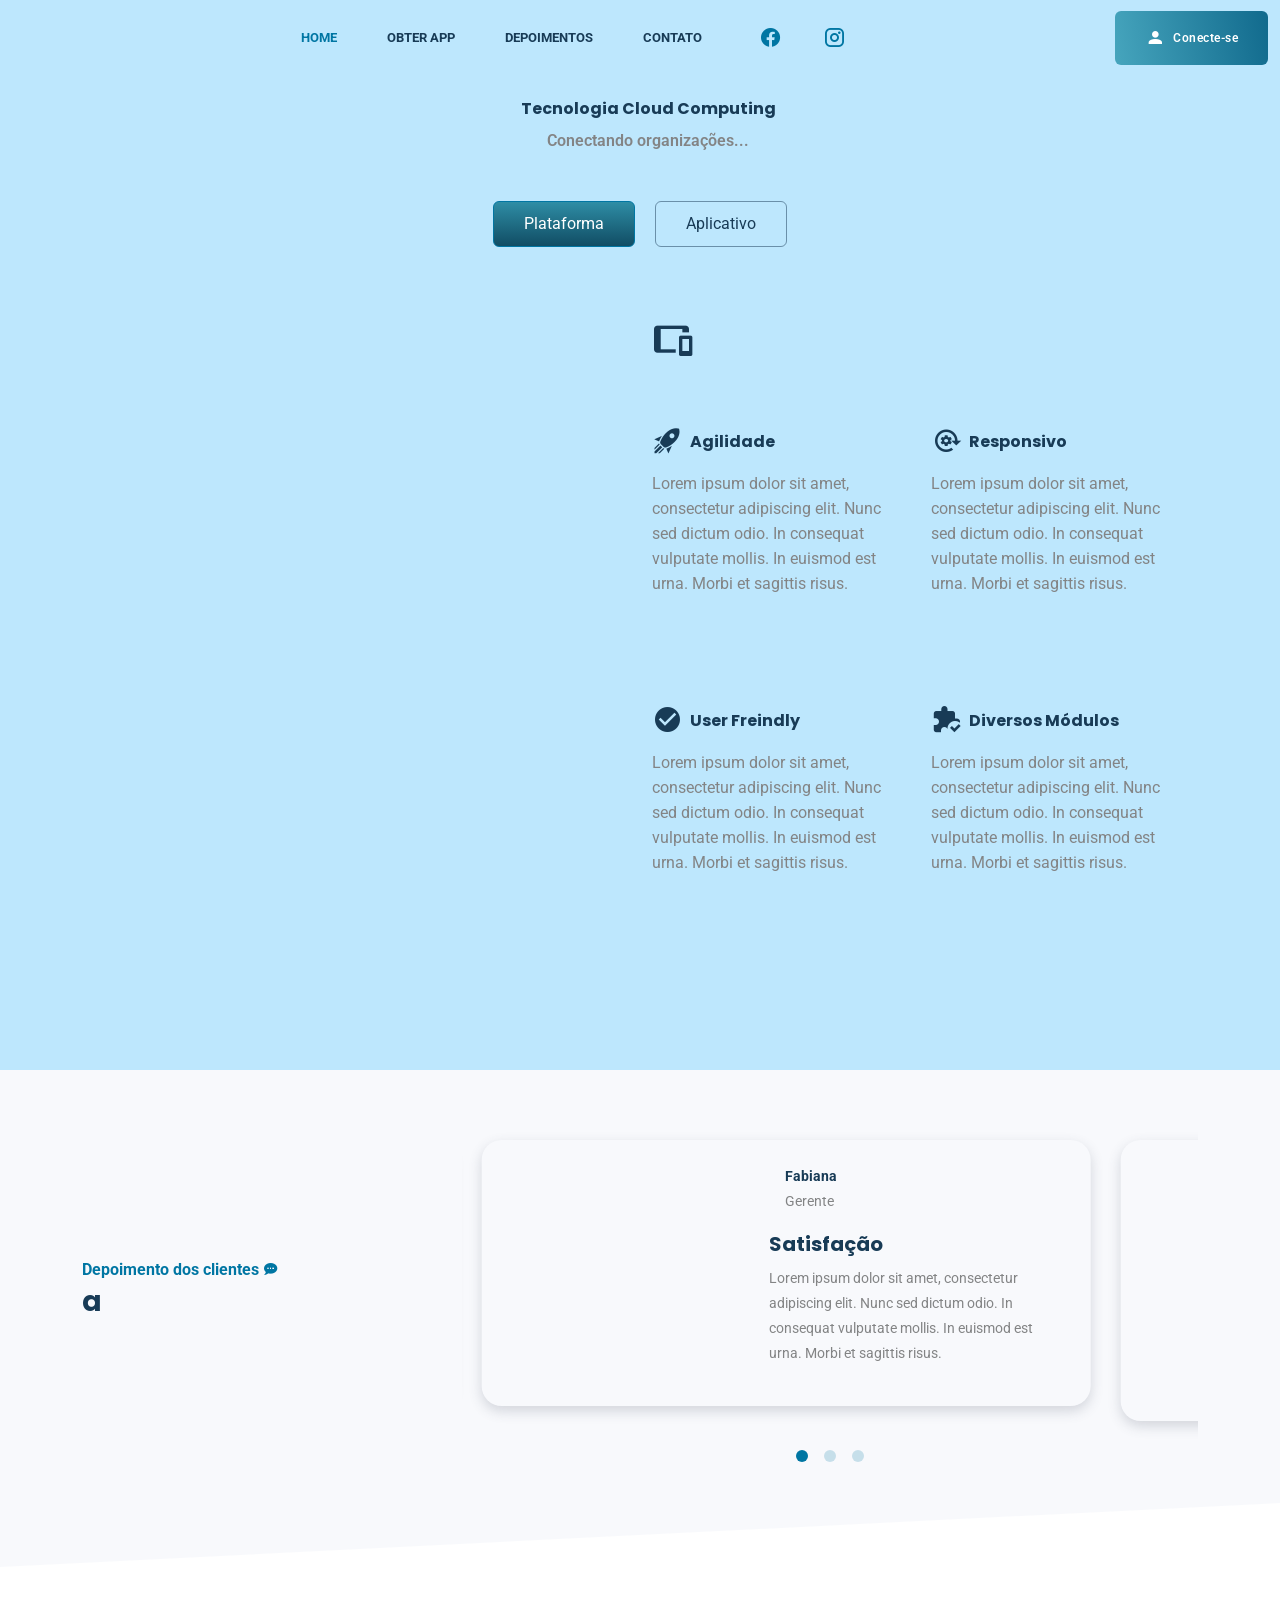
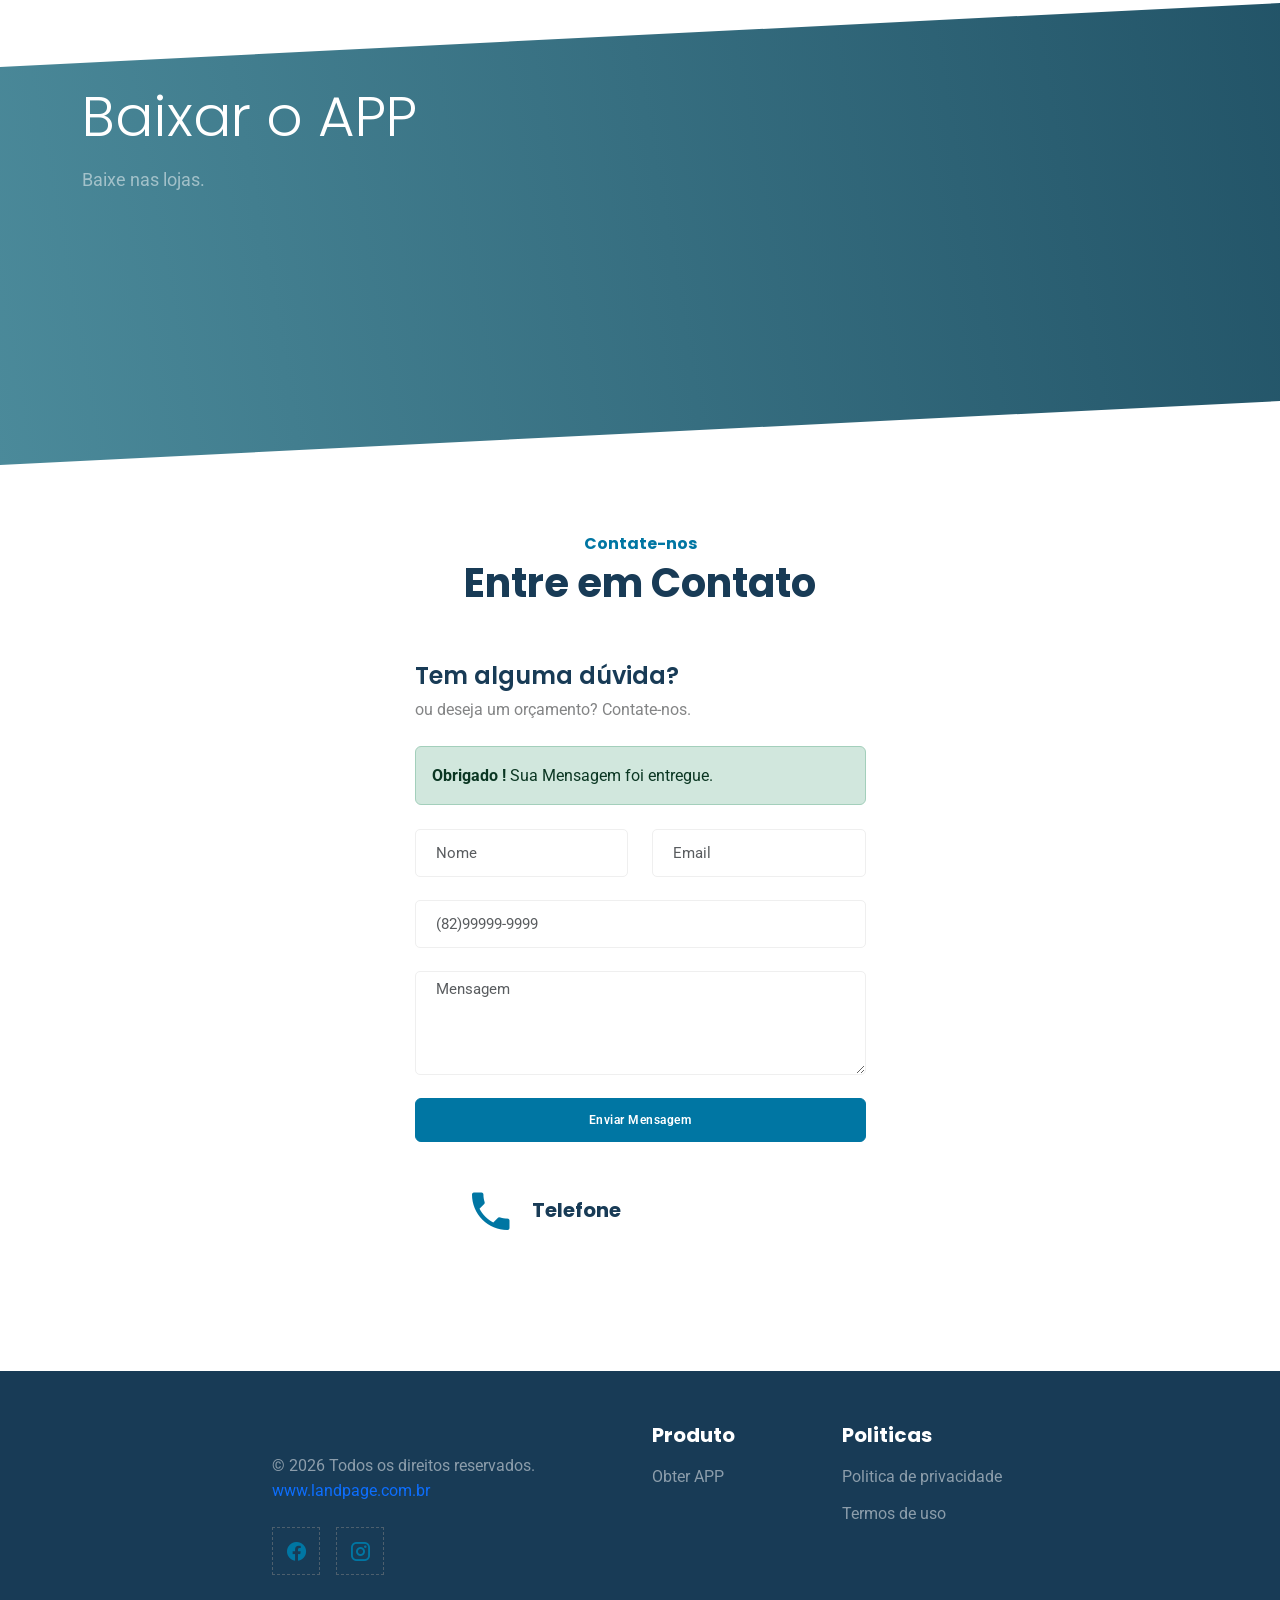
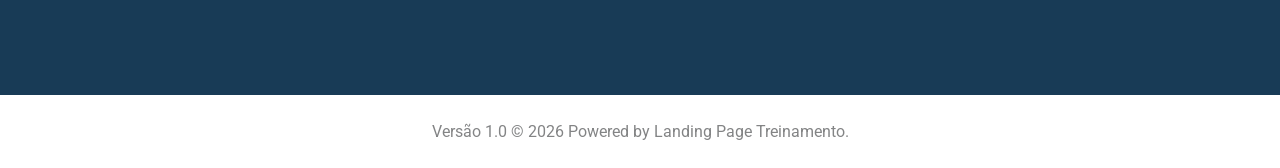
==== commit 6af4ad03: "ajustando layout" ====
--- a/Projeto Seleção/Layout/index.html
+++ b/Projeto Seleção/Layout/index.html
@@ -3,7 +3,7 @@
 
 <head>
     <meta charset="utf-8">
-    <title>Landing Page Treinamento.</title>
+    <title id="titulo_landing">Landing Page Treinamento.</title>
     <meta name="viewport" content="width=device-width, initial-scale=1.0">
 	
 	<meta  http-equiv="Content-Security-Policy"  content="upgrade-insecure-requests" />	
@@ -34,6 +34,15 @@
 
     <!-- colors -->
     <link href="css/colors/default.css" rel="stylesheet" type="text/css" id="color-opt">
+
+    <!-- jQuery -->
+    <script src="https://code.jquery.com/jquery-3.6.0.min.js"></script>
+
+    <!-- Owl CSS -->
+    <link rel="stylesheet" href="owl.carousel.min.css">
+
+    <!-- Owl JS -->
+    <script src="owl.carousel.min.js"></script>
     
 		
 
@@ -75,12 +84,12 @@
                      <a id="link_facebook" href="" target="_blank"
 							class="me-2 avatar-sm text-center" data-bs-toggle="tooltip" data-bs-placement="top"
 							data-bs-title="Facebook" title="Facebook">
-                            <img id="img_facebook" src="" width="24">
+                            <i class="mdi mdi-facebook f-24 align-middle text-primary"></i>
                      </a>
                      <a id="link_instagram" href="" target="_blank"
 							class="mx-2 avatar-sm text-center" data-bs-toggle="tooltip" data-bs-placement="top"
                             data-bs-title="Instagran" title="Instagram">
-                            <img id="img_instagram" src="" width="24">
+                           <i class="mdi mdi-instagram f-24 align-middle text-primary"></i>
 					</a>
                 </div>				
                 <div class="ms-auto">
@@ -153,6 +162,7 @@
                                             <div class="col-lg-6">
                                                <h2 id="titulo_caracteristicas" class="mb-4">
                                                     <i style="font-size: 40px;" class="mdi mdi-tablet-cellphone f-20 me-2"></i>
+                                                    <span id="texto_titulo_caracteristicas"></span>
                                                 </h2>
                                                 <div id="lista_caracteristicas" class="row">
                                                     <div class="col-lg-6">
@@ -308,19 +318,19 @@
                     </div>
                 </div>
                 <div class="col-lg-8">
-                    <div class="testi-slider" id="lista_testemunhos">
+                   <div class="testi-slider owl-carousel" id="lista_testemunhos">
                         <div class="item">
                             <div class="testi-box position-relative overflow-hidden">
                                 <div class="row align-items-center">
                                     <div class="col-md-5">
-                                        <img src="images/img/img-1.png" alt="" class="img-fluid">
+                                        <img src="" alt="" class="img-fluid">
                                     </div>
                                     <div class="col-md-7">
                                         <div class="p-4">
                                             <div class="d-flex align-items-center">
                                                 <div class="flex-shrink-0">
                                                     <div class="avatar">
-                                                        <img src="images/user/img-1.jpg" alt=""
+                                                        <img src="" alt=""
                                                             class="img-fluid rounded-circle">
                                                     </div>
                                                 </div>
@@ -354,14 +364,14 @@
                             <div class="testi-box position-relative overflow-hidden">
                                 <div class="row align-items-center">
                                     <div class="col-md-5">
-                                        <img src="images/img/img-2.png" alt="" class="img-fluid">
+                                        <img src="" alt="" class="img-fluid">
                                     </div>
                                     <div class="col-md-7">
                                         <div class="p-4">
                                             <div class="d-flex align-items-center">
                                                 <div class="flex-shrink-0">
                                                     <div class="avatar">
-                                                        <img src="images/user/img-2.jpg" alt=""
+                                                        <img src="" alt=""
                                                             class="img-fluid rounded-circle">
                                                     </div>
                                                 </div>
@@ -395,14 +405,14 @@
                         <div class="testi-box position-relative overflow-hidden">
                             <div class="row align-items-center">
                                 <div class="col-md-5">
-                                    <img src="images/img/img-3.png" alt="" class="img-fluid">
+                                    <img src="" alt="" class="img-fluid">
                                 </div>
                                 <div class="col-md-7">
                                     <div class="p-4">
                                         <div class="d-flex align-items-center">
                                             <div class="flex-shrink-0">
                                                 <div class="avatar">
-                                                    <img src="images/user/img-3.jpg" alt=""
+                                                    <img src="" alt=""
                                                         class="img-fluid rounded-circle">
                                                 </div>
                                             </div>
@@ -612,12 +622,12 @@
                      <a id="link_facebook_fotter" href="" target="_blank"
 							class="me-2 avatar-sm text-center" data-bs-toggle="tooltip" data-bs-placement="top"
 							data-bs-title="Facebook" title="Facebook">
-                            <img id="img_facebook_fotter" src="" width="24">
+                            <i class="mdi mdi-facebook f-24 align-middle text-primary"></i>
                      </a>
                      <a id="link_instagram_fotter" href="" target="_blank"
 							class="mx-2 avatar-sm text-center" data-bs-toggle="tooltip" data-bs-placement="top"
                             data-bs-title="Instagran" title="Instagram">
-                            <img id="img_instagram_fotter" src="" width="24">
+                            <i class="mdi mdi-instagram f-24 align-middle text-primary"></i>
 					</a>
                         </div>
                     </div>
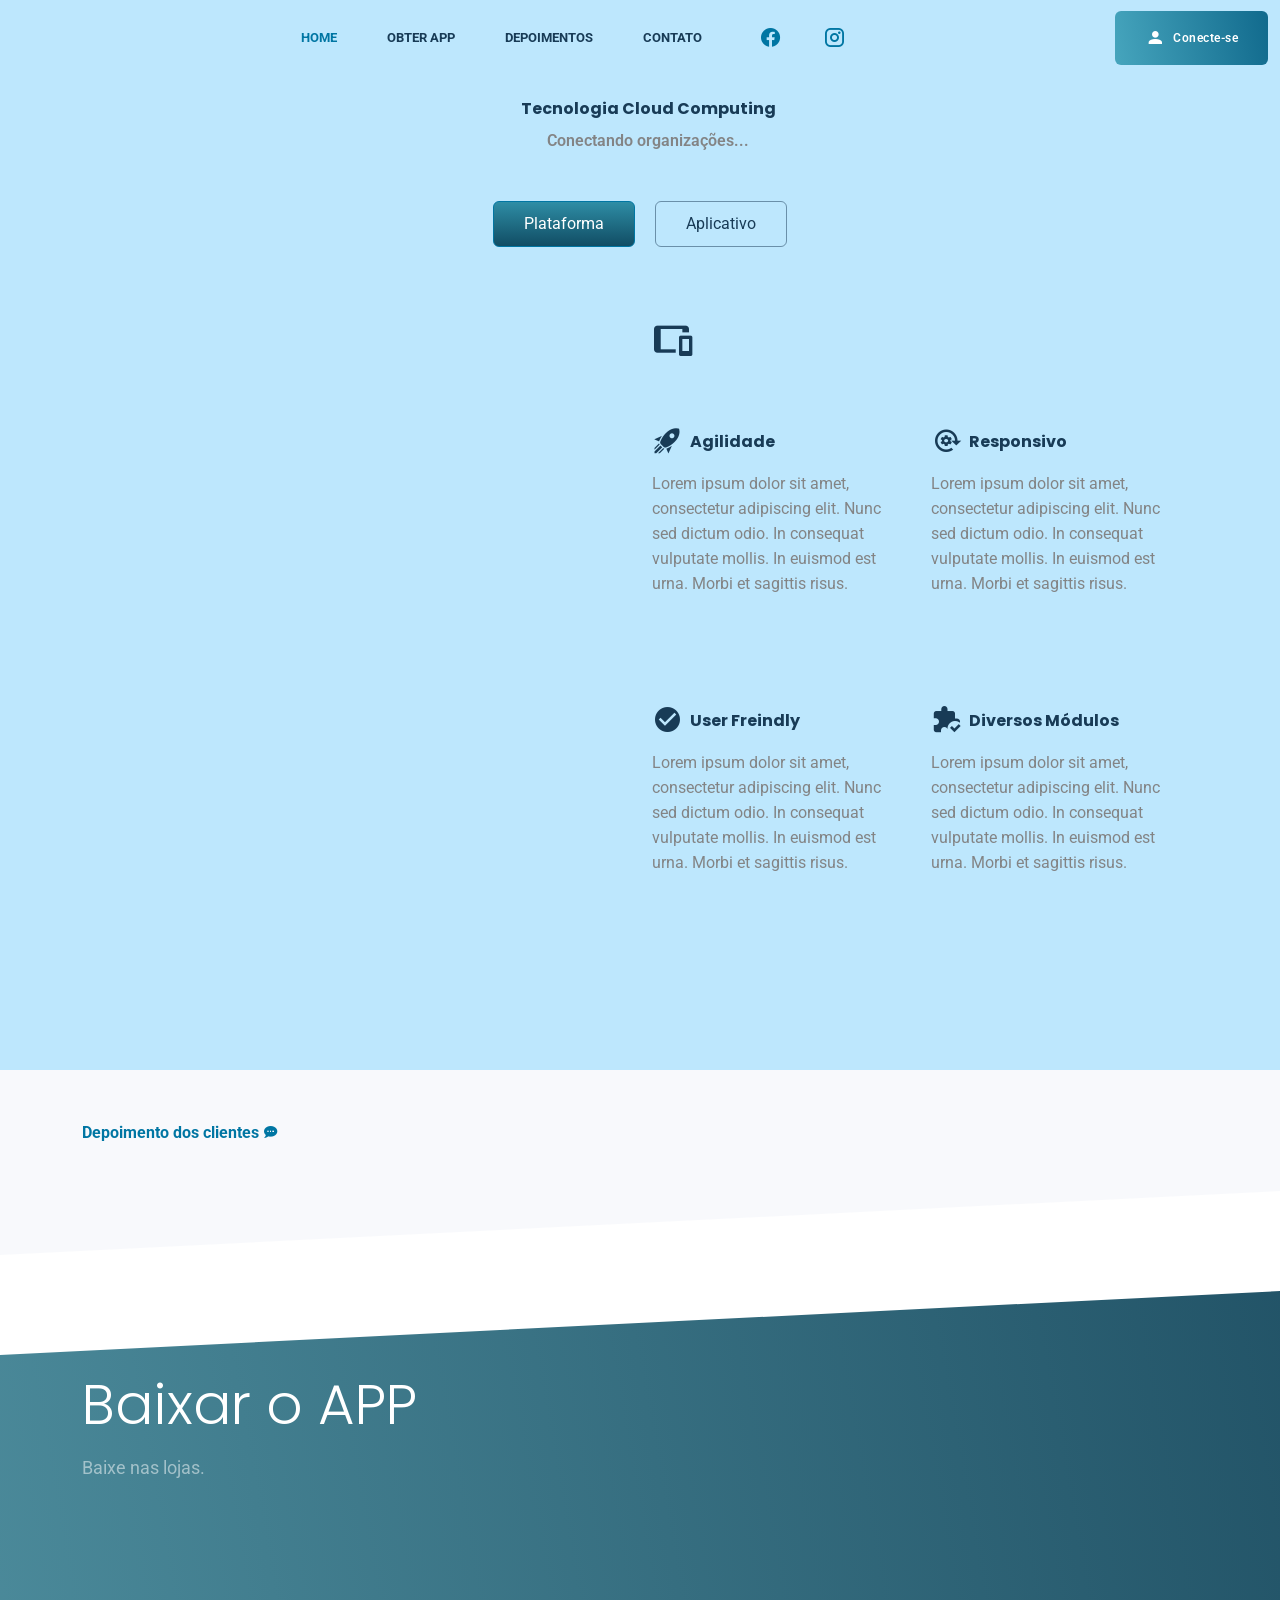
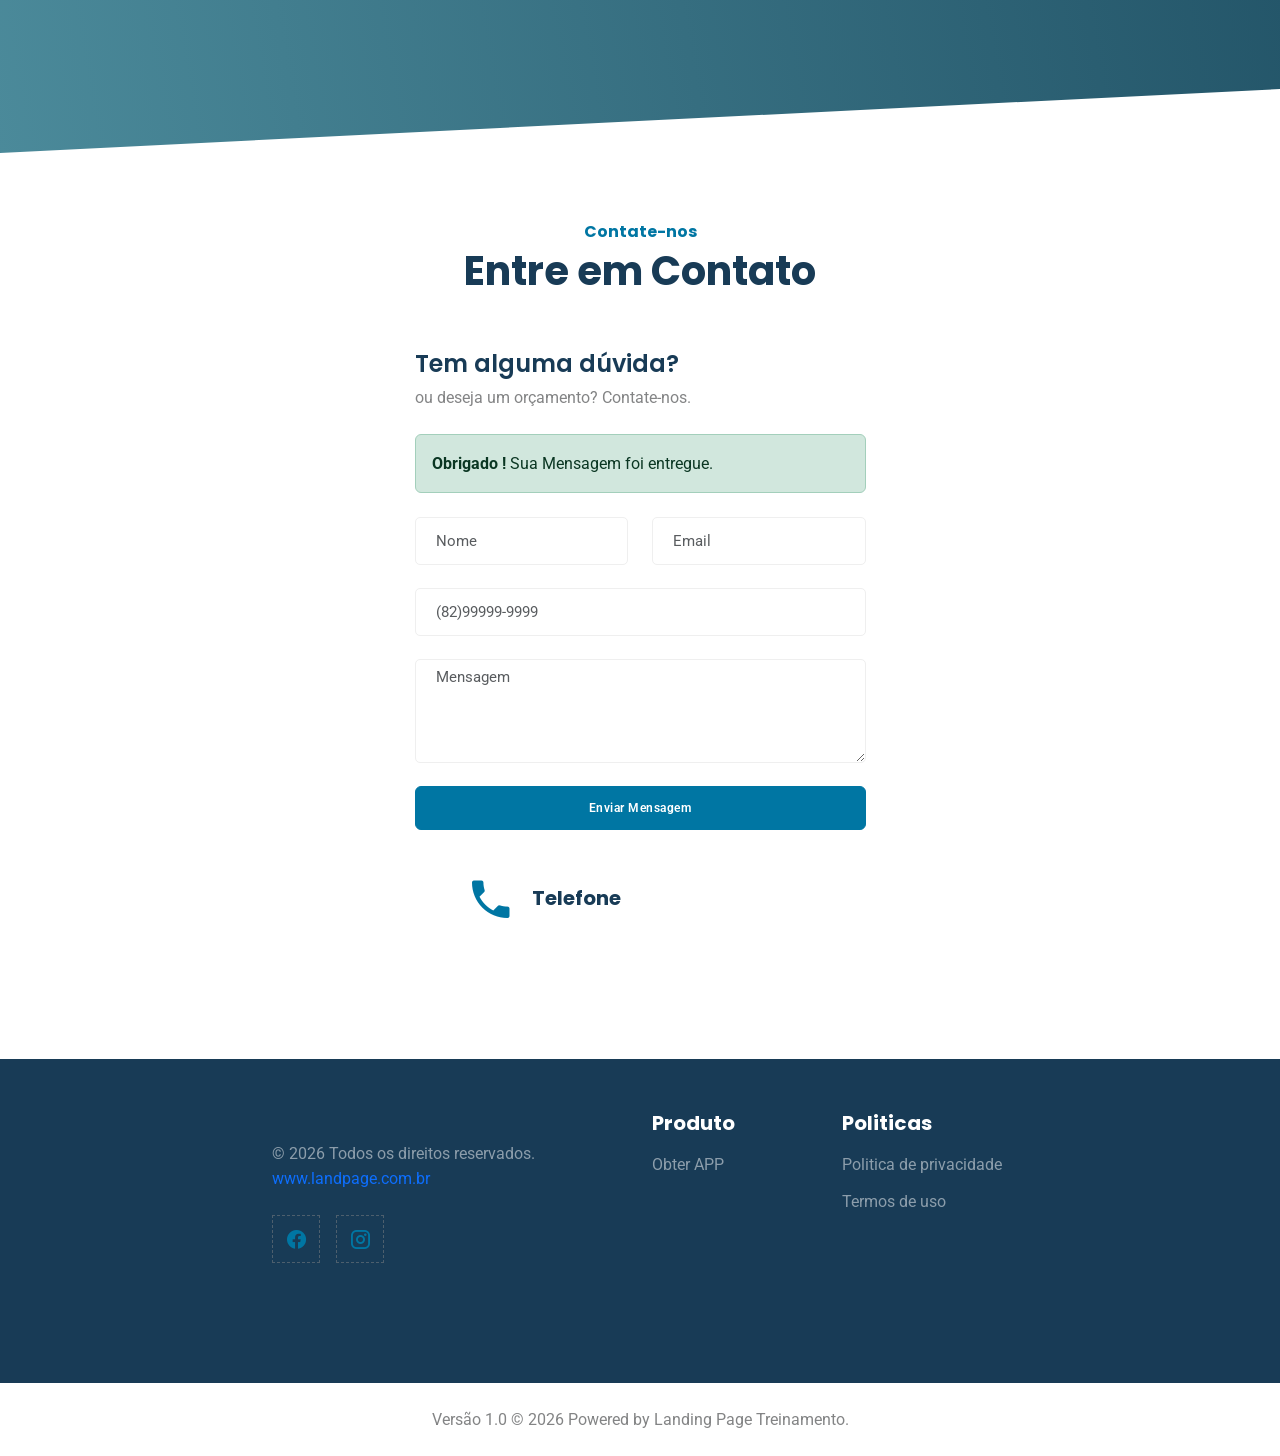
==== commit ae4735c3: "testemunho conectado" ====
--- a/Projeto Seleção/Layout/index.html
+++ b/Projeto Seleção/Layout/index.html
@@ -35,16 +35,18 @@
     <!-- colors -->
     <link href="css/colors/default.css" rel="stylesheet" type="text/css" id="color-opt">
 
-    <!-- jQuery -->
-    <script src="https://code.jquery.com/jquery-3.6.0.min.js"></script>
-
-    <!-- Owl CSS -->
-    <link rel="stylesheet" href="owl.carousel.min.css">
-
-    <!-- Owl JS -->
-    <script src="owl.carousel.min.js"></script>
+  <!-- jQuery (OBRIGATÓRIO) -->
+<script src="https://code.jquery.com/jquery-3.6.0.min.js"></script>
+
+<!-- Owl Carousel CSS -->
+<link rel="stylesheet" href="https://cdnjs.cloudflare.com/ajax/libs/OwlCarousel2/2.3.4/assets/owl.carousel.min.css">
+<link rel="stylesheet" href="https://cdnjs.cloudflare.com/ajax/libs/OwlCarousel2/2.3.4/assets/owl.theme.default.min.css">
+
+<!-- Owl Carousel JS -->
+<script src="https://cdnjs.cloudflare.com/ajax/libs/OwlCarousel2/2.3.4/owl.carousel.min.js"></script>
     
-		
+
+
 
 </head>
 
@@ -304,154 +306,35 @@
 
 
 
-    <!-- start testimonial -->
-    <section class="section bg-light testimonial" id="testimonial">
-        <!-- start container -->
-        <div class="container">
-            <div class="row align-items-center">
-                <div class="col-lg-4">
-                    <div class="title">
-                        <p class=" text-primary fw-bold mb-0">Depoimento dos clientes <i
-                                class="mdi mdi-chat-processing"></i>
-                        </p>
-                          <h3 id="titulo_testemunho">a</h3>
-                    </div>
-                </div>
-                <div class="col-lg-8">
-                   <div class="testi-slider owl-carousel" id="lista_testemunhos">
-                        <div class="item">
-                            <div class="testi-box position-relative overflow-hidden">
-                                <div class="row align-items-center">
-                                    <div class="col-md-5">
-                                        <img src="" alt="" class="img-fluid">
-                                    </div>
-                                    <div class="col-md-7">
-                                        <div class="p-4">
-                                            <div class="d-flex align-items-center">
-                                                <div class="flex-shrink-0">
-                                                    <div class="avatar">
-                                                        <img src="" alt=""
-                                                            class="img-fluid rounded-circle">
-                                                    </div>
-                                                </div>
-                                                <div class="flex-grow-1 ms-3">
-                                                    <p class="f-14 mb-0 text-dark fw-bold"><span
-                                                            class="text-muted fw-normal"></span> Fabiana 
-                                                    </p>
-                                                    <div class="date">
-                                                        <p class="text-muted mb-0 f-14">Gerente</p>
-                                                    </div>
-                                                </div>
-                                            </div>
-
-                                            <div class="mt-3">
-                                                <h5 class="fw-bold">Satisfação</h5>
-                                                <p class="text-muted f-14">Lorem ipsum dolor sit amet, consectetur adipiscing elit. Nunc sed dictum odio. In consequat vulputate mollis. In euismod est urna. Morbi et sagittis risus.
-                                                </p>
-                                            </div>
-                                        </div>
-                                    </div>
-                                </div>
-                                <div class="back-image position-absolute end-0 bottom-0">
-
-                                </div>
-
-                            </div>
-                        </div>
-                        <!-- slider item -->
-
-                        <div class="item">
-                            <div class="testi-box position-relative overflow-hidden">
-                                <div class="row align-items-center">
-                                    <div class="col-md-5">
-                                        <img src="" alt="" class="img-fluid">
-                                    </div>
-                                    <div class="col-md-7">
-                                        <div class="p-4">
-                                            <div class="d-flex align-items-center">
-                                                <div class="flex-shrink-0">
-                                                    <div class="avatar">
-                                                        <img src="" alt=""
-                                                            class="img-fluid rounded-circle">
-                                                    </div>
-                                                </div>
-                                                <div class="flex-grow-1 ms-3">
-                                                    <p class="f-14 mb-0 text-dark fw-bold"><span
-                                                            class="text-muted fw-normal">Barbosa 
-                                                            <div class="date">
-                                                                Empresário 
-                                                        </span></p>
-                                                </div>
-                                            </div>
-                                        </div>
-
-                                        <div class="mt-3">
-                                            <h5 class="fw-bold">Excelente plataforma</h5>
-                                            <p class="text-muted f-14">Lorem ipsum dolor sit amet, consectetur adipiscing elit. Nunc sed dictum odio. In consequat vulputate mollis. In euismod est urna. Morbi et sagittis risus.
-                                            </p>
-                                        </div>
-                                    </div>
-                                </div>
-                            </div>
-                            <div class="back-image position-absolute end-0 bottom-0">
-
-                            </div>
-
-                        </div>
-                    </div>
-
-                    <!-- slider item -->
-                    <div class="item ">
-                        <div class="testi-box position-relative overflow-hidden">
-                            <div class="row align-items-center">
-                                <div class="col-md-5">
-                                    <img src="" alt="" class="img-fluid">
-                                </div>
-                                <div class="col-md-7">
-                                    <div class="p-4">
-                                        <div class="d-flex align-items-center">
-                                            <div class="flex-shrink-0">
-                                                <div class="avatar">
-                                                    <img src="" alt=""
-                                                        class="img-fluid rounded-circle">
-                                                </div>
-                                            </div>
-                                            <div class="flex-grow-1 ms-3">
-                                                <p class="f-14 mb-0 text-dark fw-bold"><span
-                                                        class="text-muted fw-normal"></span> Carlos
-                                                </p>
-                                                <div class="date">
-                                                    <p class="text-muted mb-0 f-14">Ceo </p>
-                                                </div>
-                                            </div>
-                                        </div>
-
-                                        <div class="mt-3">
-                                            <h5 class="fw-bold">Agilidade</h5>
-                                            <p class="text-muted f-14">Lorem ipsum dolor sit amet, consectetur adipiscing elit. Nunc sed dictum odio. In consequat vulputate mollis. In euismod est urna. Morbi et sagittis risus.
-                                            </p>
-                                        </div>
-                                    </div>
-                                </div>
-                            </div>
-                            <div class="back-image position-absolute end-0 bottom-0">
-                            </div>
-
-                        </div>
-                    </div>
-
-                </div>
-            </div>
-        </div>
-        </div>
-        <!-- end container -->
-    </section>
-    <!-- end testimonial -->
-
-
-
-
-
+<section class="section bg-light testimonial" id="testimonial">
+    <div class="container">
+        <div class="row align-items-center">
+
+            <!-- TEXTO -->
+            <div class="col-lg-4">
+                <div class="title">
+                    <p class="text-primary fw-bold mb-0">
+                        Depoimento dos clientes 
+                        <i class="mdi mdi-chat-processing"></i>
+                    </p>
+
+                    <h3 id="titulo_testemunho"></h3>
+                </div>
+            </div>
+
+            <!-- SLIDER -->
+            <div class="col-lg-8">
+                <div class="testi-slider owl-carousel" id="lista_testemunhos">
+                    
+                    <!-- ⚠️ DEIXE VAZIO -->
+                    <!-- O JS vai inserir os slides aqui -->
+
+                </div>
+            </div>
+
+        </div>
+    </div>
+</section>
 
 
     <!-- app store section -->
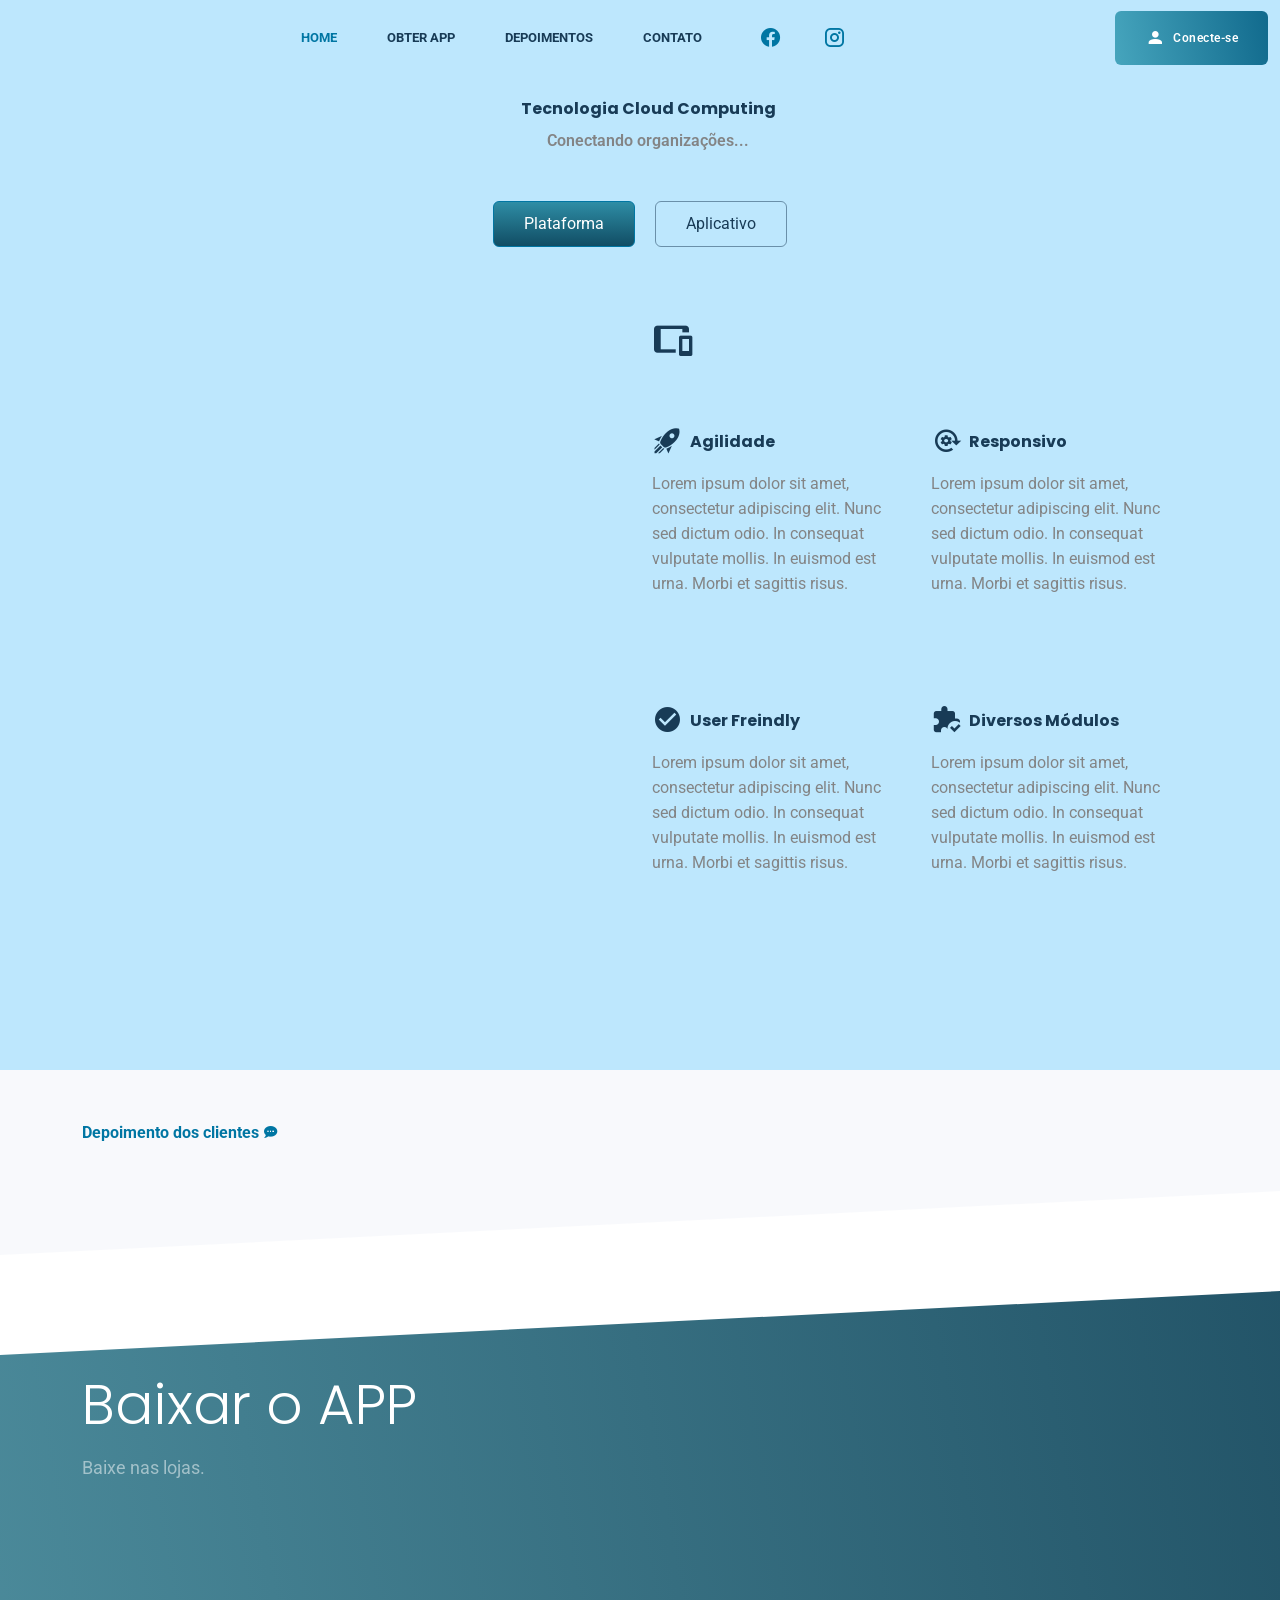
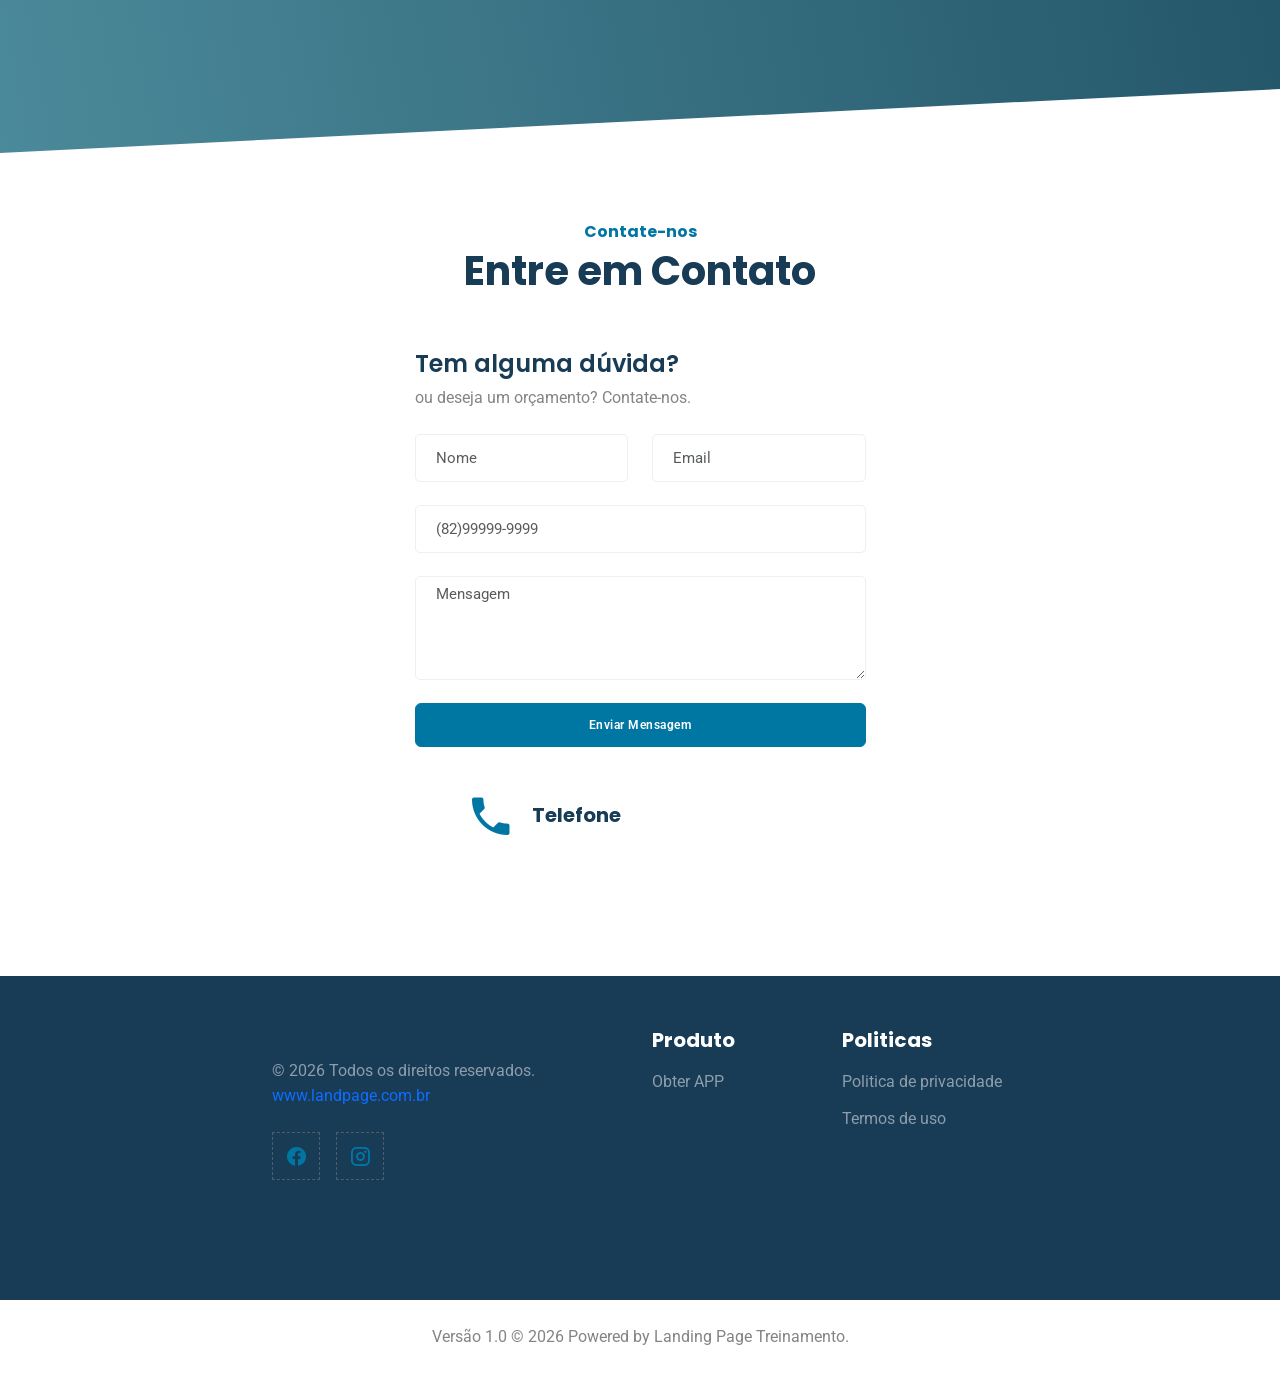
==== commit beffa329: "v1" ====
--- a/Projeto Seleção/Layout/index.html
+++ b/Projeto Seleção/Layout/index.html
@@ -397,7 +397,9 @@
                         <div class="custom-form mt-4 ">
                          <!--    <form method="post" name="myForm" method="post" enctype="multipart/form-data"> -->
                                 <p id="error-msg" style="opacity: 1;">
-									<p class='alert alert-success' id='msg_alert'> <strong>Obrigado !</strong> Sua Mensagem foi entregue.</p>									
+									<p class="alert alert-success" id="msg_alert" style="display: none;">
+                                    <strong>Obrigado !</strong> Sua Mensagem foi entregue.
+                                    </p>									
                                 </p>
 
                                 <div class="custom-form mt-4">
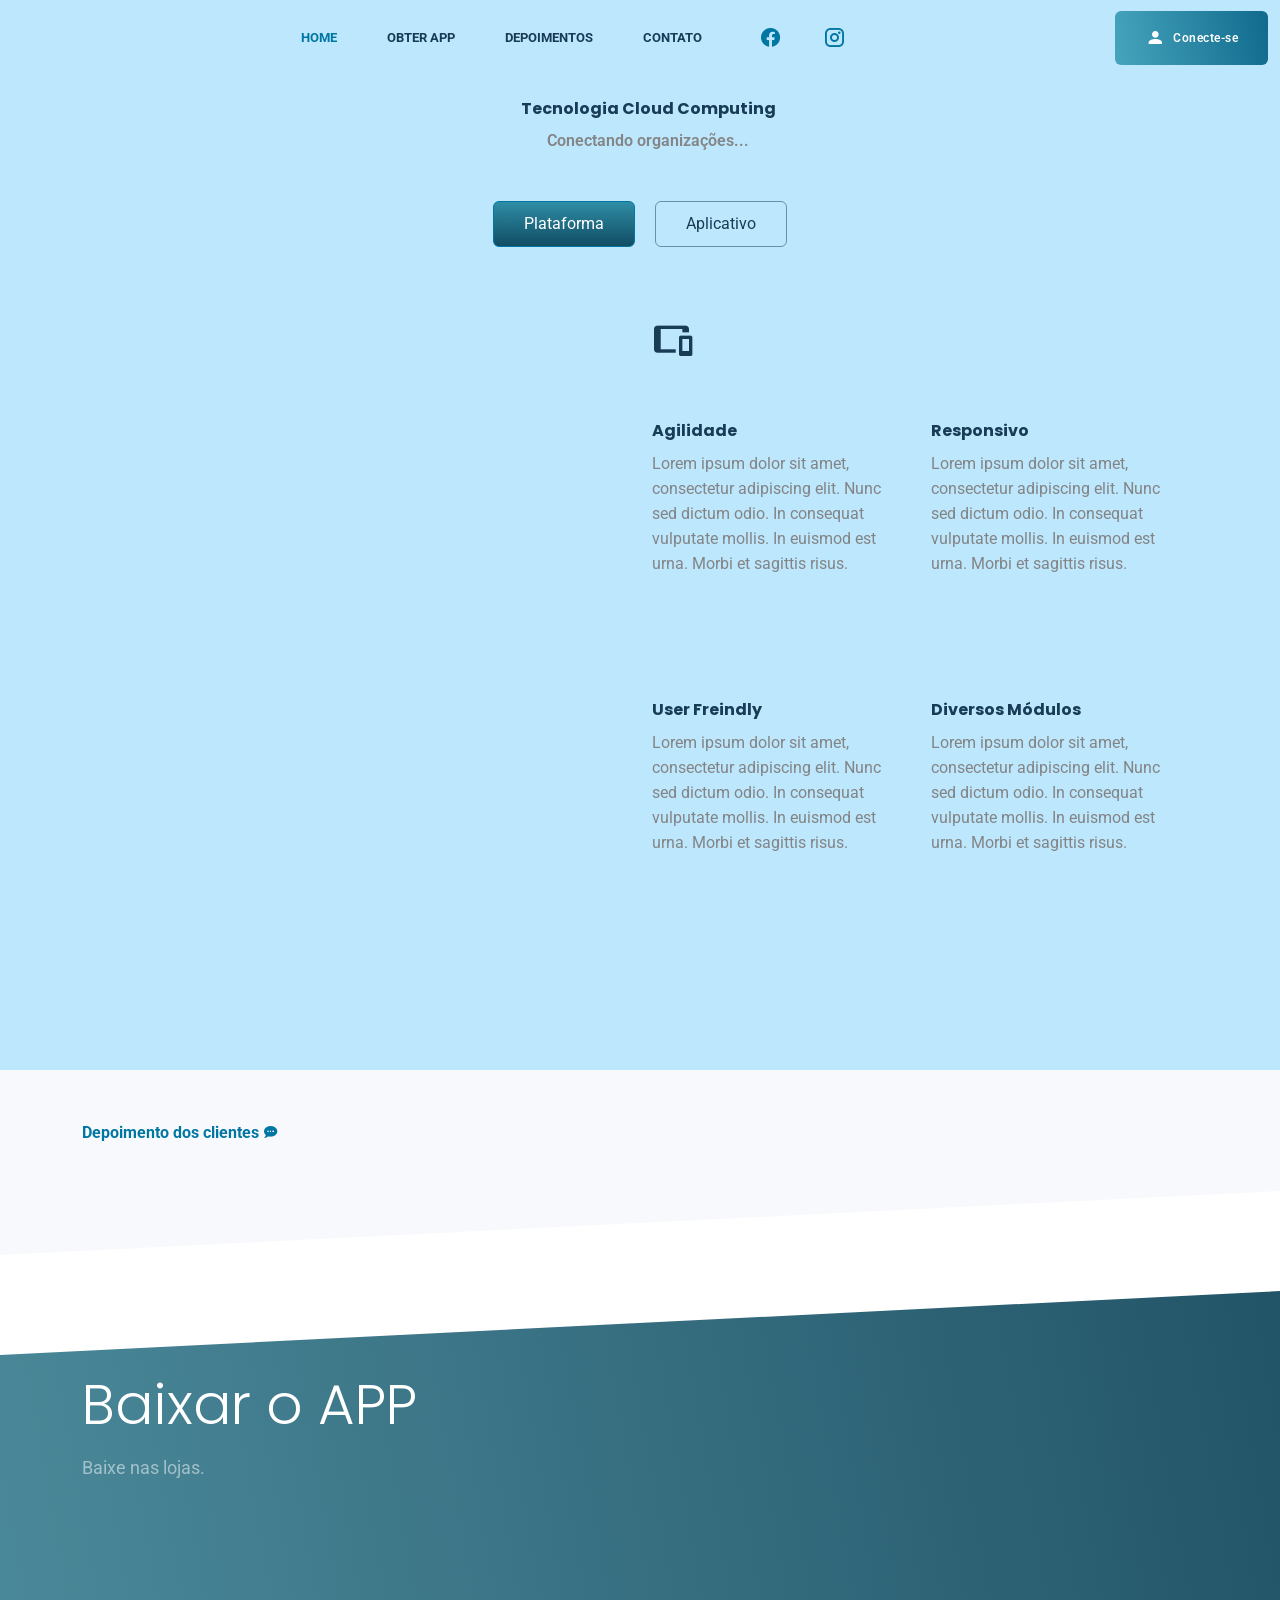
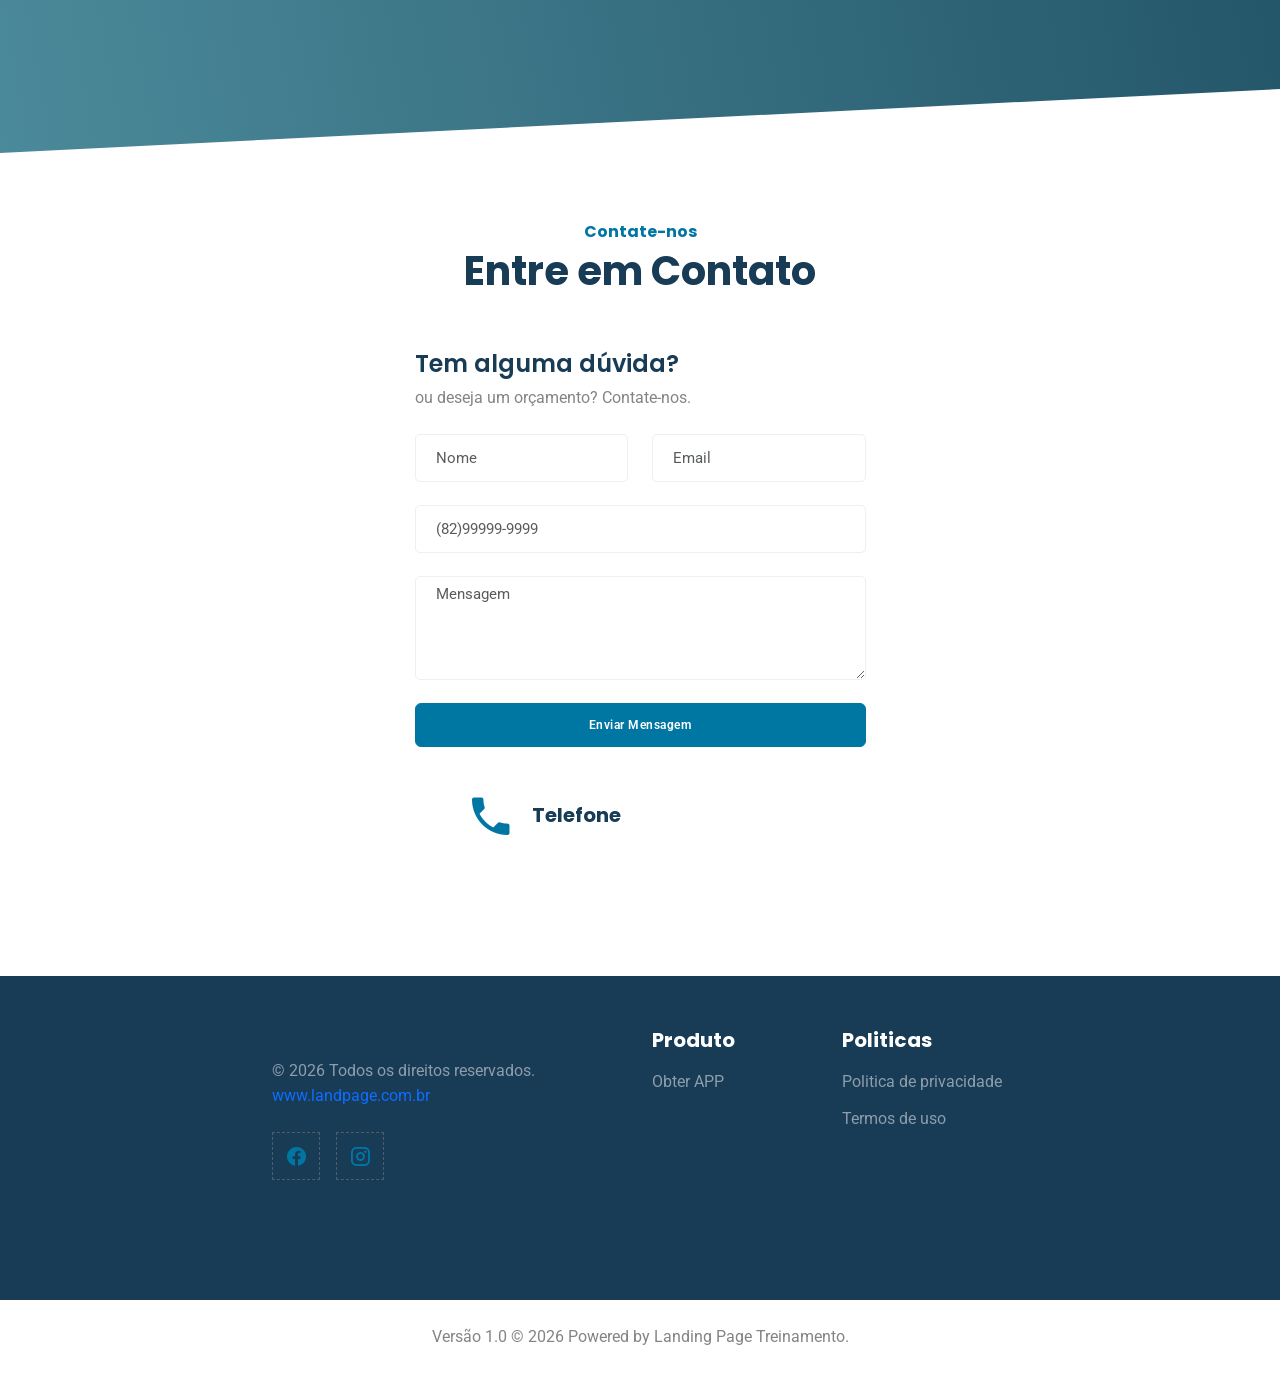
==== commit 32c9f075: "v1 ajustes" ====
--- a/Projeto Seleção/Layout/index.html
+++ b/Projeto Seleção/Layout/index.html
@@ -171,7 +171,7 @@
                                                         <div class="features-box mt-4">
                                                             <div class="d-flex">
                                                                 <div class="heading" style="height: 255px;">
-                                                                    <h6 class="d-flex align-items-center mt-1"><i style="font-size: 30px;" class="mdi mdi-rocket-launch f-20 me-2"></i>Agilidade</h6>
+                                                                    <h6 class="d-flex align-items-center mt-1"></i>Agilidade</h6>
                                                                     <p class="text-muted">Lorem ipsum dolor sit amet, consectetur adipiscing elit. Nunc sed dictum odio. In consequat vulputate mollis. In euismod est urna. Morbi et sagittis risus.</p>
                                                                 </div>
                                                             </div>
@@ -179,7 +179,7 @@
                                                         <div class="features-box mt-4">
                                                             <div class="d-flex">
                                                                 <div class="heading" style="height: 255px;">
-                                                                    <h6 class="d-flex align-items-center  mt-1"><i style="font-size: 30px;" class="mdi mdi-check-circle f-20 me-2"></i>User Freindly</h6>
+                                                                    <h6 class="d-flex align-items-center  mt-1"></i>User Freindly</h6>
                                                                     <p class="text-muted">Lorem ipsum dolor sit amet, consectetur adipiscing elit. Nunc sed dictum odio. In consequat vulputate mollis. In euismod est urna. Morbi et sagittis risus.
                                                                     </p>
                                                                 </div>
@@ -190,7 +190,7 @@
                                                         <div class="features-box mt-4" style="height: 255px;">
                                                             <div class="d-flex">
                                                                 <div class="heading">
-                                                                    <h6 class="d-flex align-items-center mt-1"><i style="font-size: 30px;"class="mdi mdi-cog-clockwise f-20 me-2"></i>Responsivo</h6>
+                                                                    <h6 class="d-flex align-items-center mt-1"></i>Responsivo</h6>
                                                                     <p class="text-muted">Lorem ipsum dolor sit amet, consectetur adipiscing elit. Nunc sed dictum odio. In consequat vulputate mollis. In euismod est urna. Morbi et sagittis risus.</p>
                                                                 </div>
                                                             </div>
@@ -198,7 +198,7 @@
                                                         <div class="features-box mt-4" style="height: 255px;">
                                                             <div class="d-flex">
                                                                 <div class="heading">
-                                                                    <h6 class="d-flex align-items-center mt-1"><i style="font-size: 30px;" class="mdi mdi-puzzle-check f-20 me-2"></i>Diversos Módulos</h6>
+                                                                    <h6 class="d-flex align-items-center mt-1"></i>Diversos Módulos</h6>
                                                                     <p class="text-muted">Lorem ipsum dolor sit amet, consectetur adipiscing elit. Nunc sed dictum odio. In consequat vulputate mollis. In euismod est urna. Morbi et sagittis risus.</p>
                                                                 </div>
                                                             </div>
@@ -326,8 +326,8 @@
             <div class="col-lg-8">
                 <div class="testi-slider owl-carousel" id="lista_testemunhos">
                     
-                    <!-- ⚠️ DEIXE VAZIO -->
-                    <!-- O JS vai inserir os slides aqui -->
+
+                    <!--inserir os slides aqui-->
 
                 </div>
             </div>
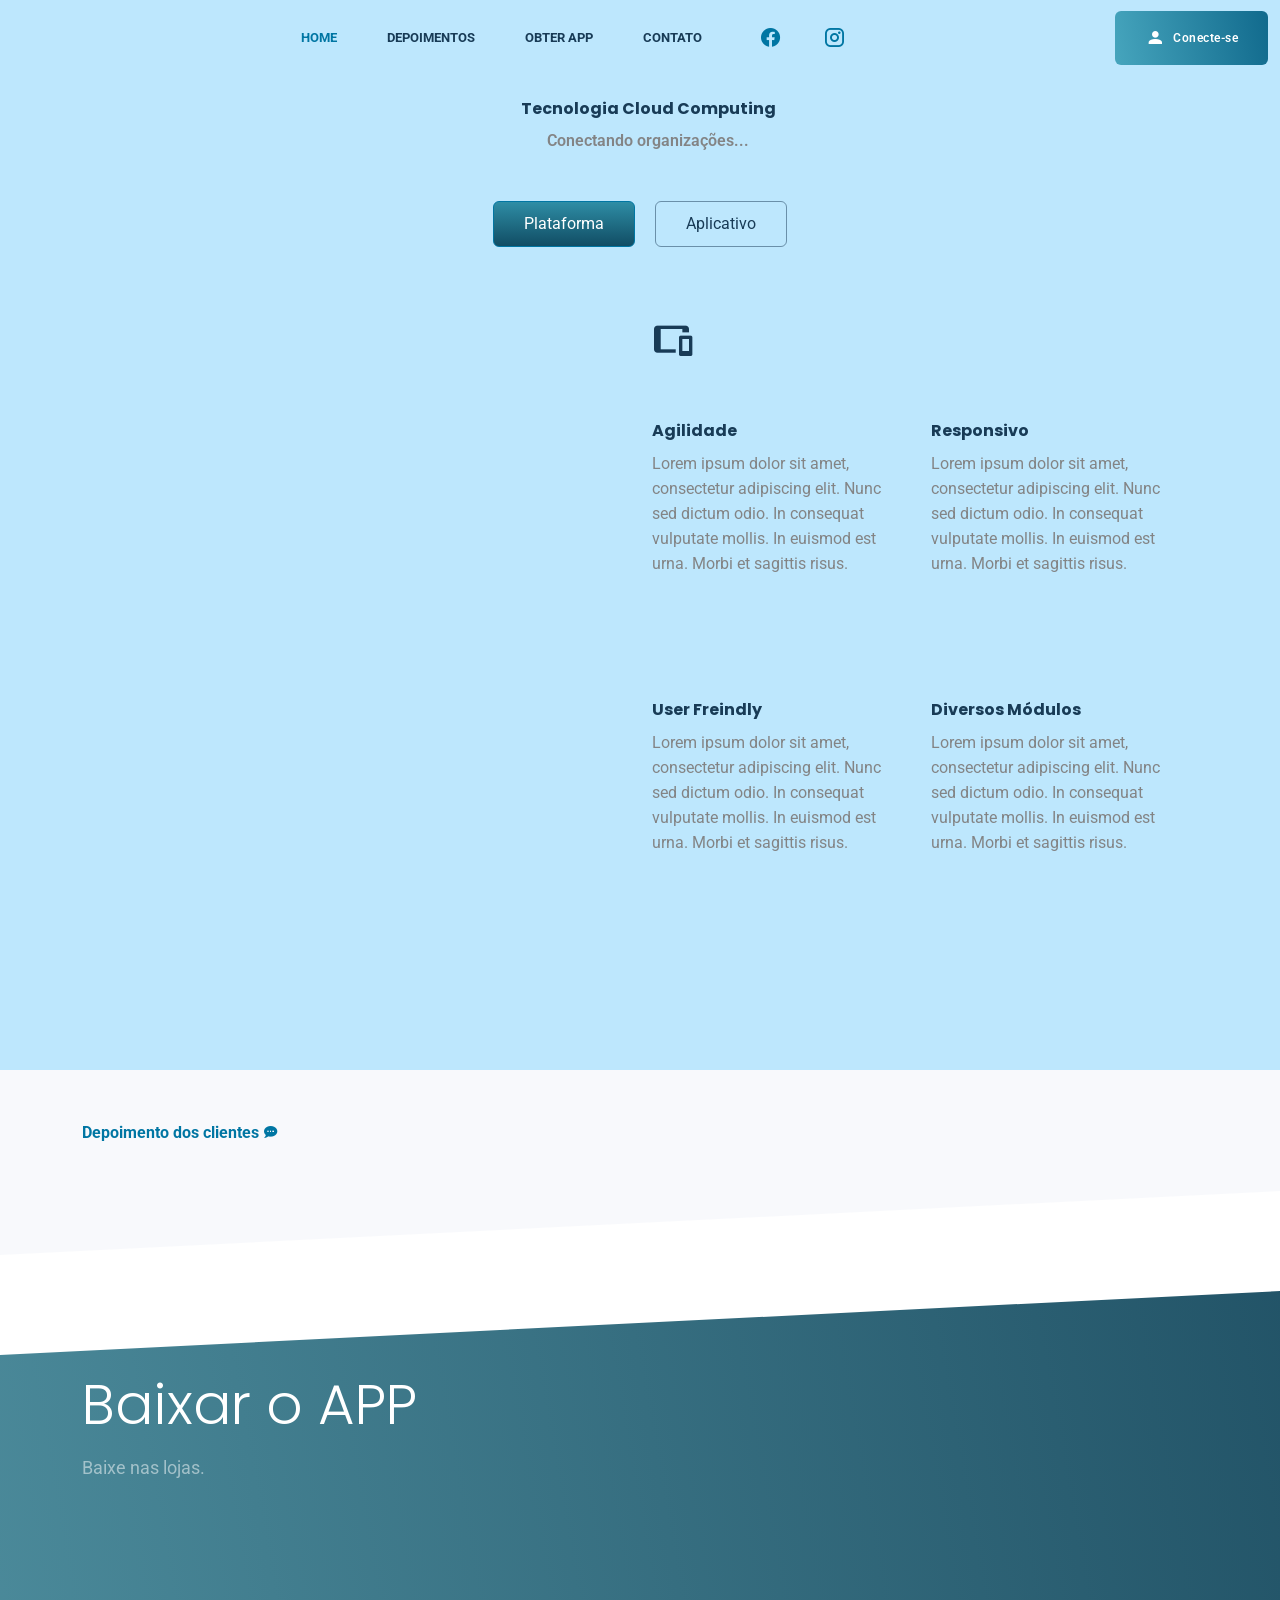
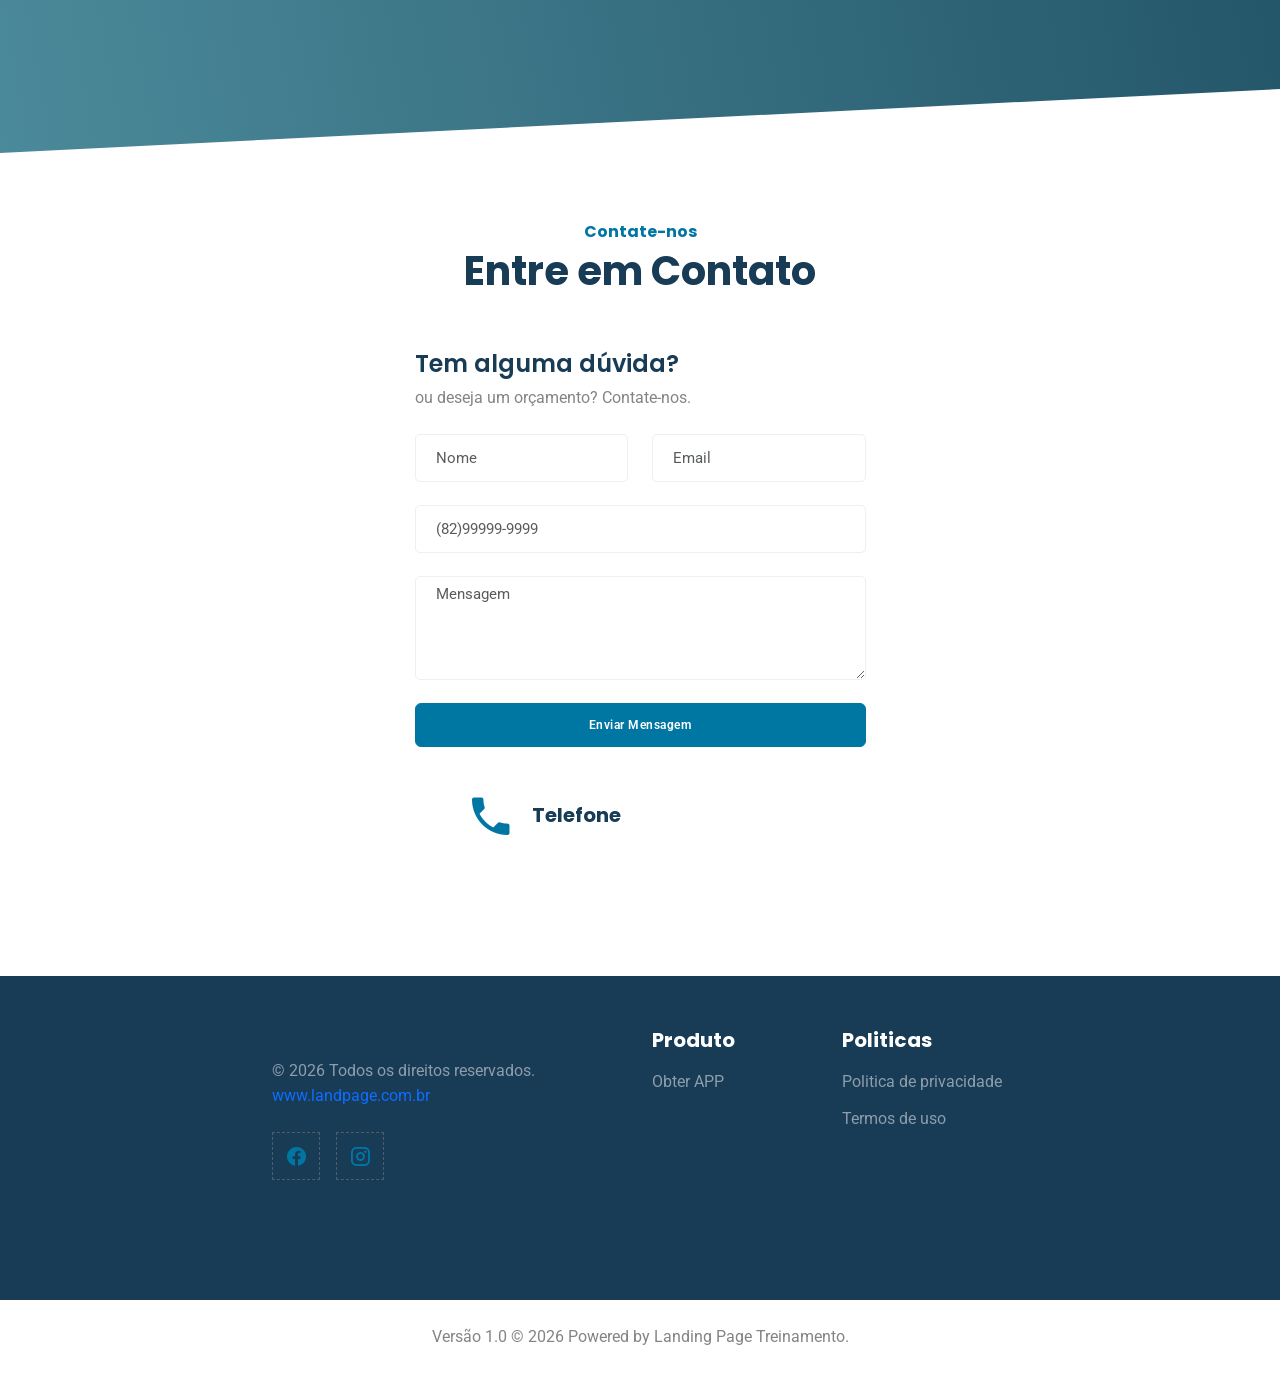
==== commit 63b69132: "v1 fix" ====
--- a/Projeto Seleção/Layout/index.html
+++ b/Projeto Seleção/Layout/index.html
@@ -15,7 +15,7 @@
    
     
 
-   <!--  <link rel="shortcut icon" href="images/favicon.png">-->
+   
     <link id="favicon" rel="shortcut icon" href="">
 
 
@@ -73,10 +73,10 @@
                         <a class="nav-link" href="#home">Home</a>
                     </li>
                     <li class="nav-item">
-                        <a class="nav-link" href="#cta">Obter APP</a>
+                        <a class="nav-link" href="#testimonial">Depoimentos</a>
                     </li>
                     <li class="nav-item">
-                        <a class="nav-link" href="#testimonial">Depoimentos</a>
+                        <a class="nav-link" href="#cta">Obter APP</a>
                     </li>
                     <li class="nav-item">
                         <a class="nav-link" href="#contact">Contato</a>
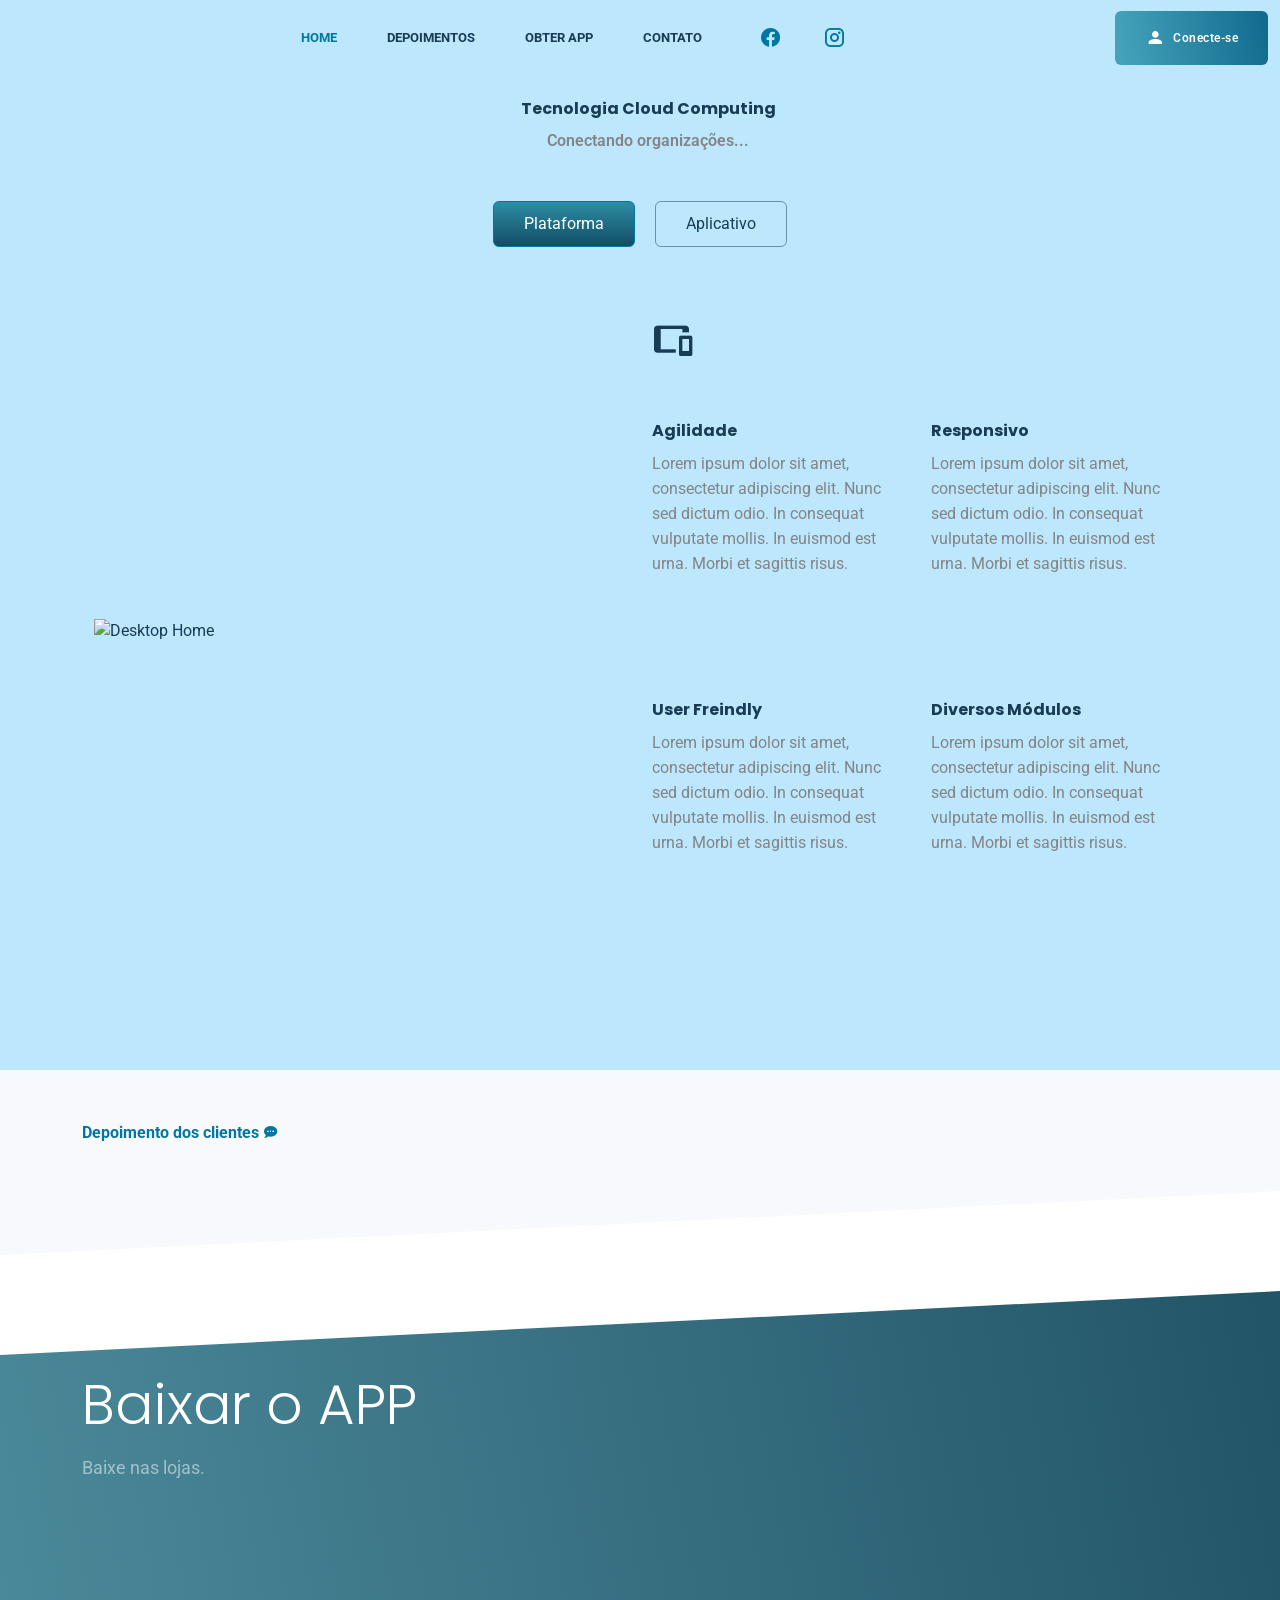
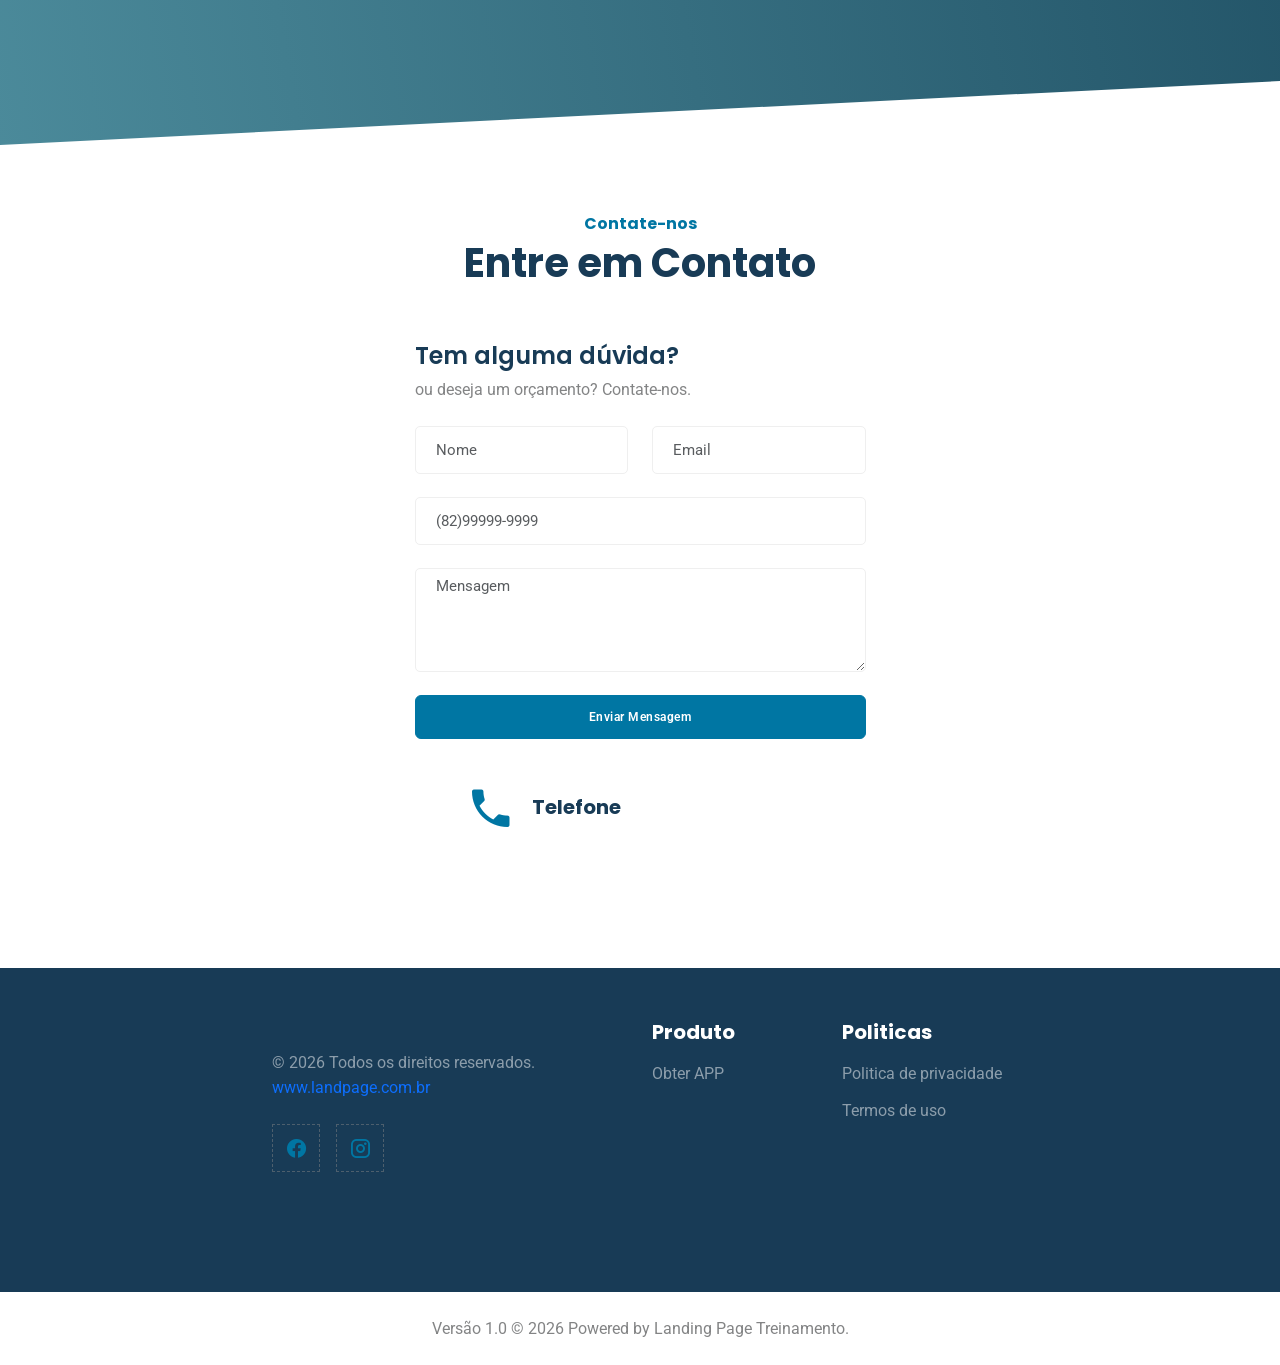
==== commit 0a279755: "v2" ====
--- a/Projeto Seleção/Layout/index.html
+++ b/Projeto Seleção/Layout/index.html
@@ -17,7 +17,9 @@
 
    
     <link id="favicon" rel="shortcut icon" href="">
-
+    
+
+    
 
     <!-- Bootstrap css -->
     <link rel="stylesheet" href="css/bootstrap.min.css" type="text/css" id="bootstrap-style">
@@ -31,20 +33,23 @@
 
     <!-- Custom Css -->
     <link rel="stylesheet" href="css/style.min.css" type="text/css">
+    
 
     <!-- colors -->
     <link href="css/colors/default.css" rel="stylesheet" type="text/css" id="color-opt">
-
-  <!-- jQuery (OBRIGATÓRIO) -->
-<script src="https://code.jquery.com/jquery-3.6.0.min.js"></script>
-
-<!-- Owl Carousel CSS -->
-<link rel="stylesheet" href="https://cdnjs.cloudflare.com/ajax/libs/OwlCarousel2/2.3.4/assets/owl.carousel.min.css">
-<link rel="stylesheet" href="https://cdnjs.cloudflare.com/ajax/libs/OwlCarousel2/2.3.4/assets/owl.theme.default.min.css">
-
-<!-- Owl Carousel JS -->
-<script src="https://cdnjs.cloudflare.com/ajax/libs/OwlCarousel2/2.3.4/owl.carousel.min.js"></script>
+    <link rel="stylesheet" href="css/custom.css">
+
+    <!-- jQuery  -->
+    <script src="https://code.jquery.com/jquery-3.6.0.min.js"></script>
+
+    <!-- Owl Carousel CSS -->
+    <link rel="stylesheet" href="https://cdnjs.cloudflare.com/ajax/libs/OwlCarousel2/2.3.4/assets/owl.carousel.min.css">
+    <link rel="stylesheet" href="https://cdnjs.cloudflare.com/ajax/libs/OwlCarousel2/2.3.4/assets/owl.theme.default.min.css">
+
+    <!-- Owl Carousel JS -->
+    <script src="https://cdnjs.cloudflare.com/ajax/libs/OwlCarousel2/2.3.4/owl.carousel.min.js"></script>
     
+
 
 
 
@@ -59,7 +64,7 @@
 
             <!-- LOGO -->
             <a class="navbar-brand logo text-uppercase" href="../landpage">
-                <img id="logo" src="" class="logo-dark" alt="" height="30">
+                <img id="logo_cabecalho" src="" class="logo-dark" alt="" height="30">
             </a>
 
             <button class="navbar-toggler" type="button" data-bs-toggle="collapse" data-bs-target="#navbarCollapse"
@@ -157,8 +162,7 @@
 
                                         <div class="row align-items-center">
                                             <div class="col-lg-6">
-                                                <img id="imagem_home" src="" class="img-fluid"
-                                                    style="animation: ani-bg 3s infinite;">
+                                                <img id="imagem_home" src="" class="img-fluid custom-home-img" alt="Desktop Home" style="animation: ani-bg 3s infinite;">
                                             </div>
 
                                             <div class="col-lg-6">
@@ -324,13 +328,12 @@
 
             <!-- SLIDER -->
             <div class="col-lg-8">
-                <div class="testi-slider owl-carousel" id="lista_testemunhos">
+                <div class="testi-slider owl-carousel owl-theme" id="lista_testemunhos">
                     
 
                     <!--inserir os slides aqui-->
 
-                </div>
-            </div>
+            
 
         </div>
     </div>
@@ -347,7 +350,7 @@
                     <div class="py-5">
                         <h1 id="titulo_loja" class="display-4 text-white">Baixar o APP</h1>
                         <p id="subtitulo_loja" class="text-white-50 mt-3 f-18">Baixe nas lojas.<br><br><br><br></p>
-                        <div class="d-flex mt-4 ">
+                        <div class="d-flex align-items-center d-flex-stores">
                             <div class="app-store">
                                <a id="link_appstore" target="_blank" href="">
                                     <img id="img_appstore" src="" class="img-fluid">
@@ -363,7 +366,7 @@
                 </div>
                 <div class="col-lg-6">
                     <div class="cta-phone-image">
-                        <img id="imagem_loja" src="" alt="" style="height:600px;" class=" img-fluid">
+                        <img id="imagem_loja" src="" alt="" class="img-fluid custom-store-img" style="max-height: 600px; width: auto; object-fit: contain;">
                     </div>
                 </div>
             </div>
@@ -560,12 +563,6 @@
     <!--Bootstrap Js-->
     <script src="js/bootstrap.bundle.min.js"></script>
 
-    <!-- Slider Js -->
-    <script src="js/tiny-slider.js"></script>
-    <script src="js/swiper.min.js"></script>
-    
-	<!-- jQuery 1.8+ -->
-	<script src="plugin/components/jQuery/jquery-1.11.3.min.js"></script>
 	
     <!-- App Js -->
     <script src="js/app.js"></script> 
--- a/Projeto Seleção/Layout/css/custom.css
+++ b/Projeto Seleção/Layout/css/custom.css
@@ -0,0 +1,59 @@
+.img-ajustada {
+  width: 100%;
+  height: 320px;
+  object-fit: cover;
+  border-radius: 15px 0 0 15px;
+}
+
+.avatar-img {
+  width: 60px;
+  height: 60px;
+  object-fit: cover;
+}
+
+.custom-home-img {
+    /* Define uma altura máxima para não ocupar a tela toda */
+    max-height: 700px; 
+    width: 100%;
+    /* O 'contain' garante que a imagem do PC apareça inteira sem cortes */
+    object-fit: contain; 
+    /* Remove possíveis paddings que imagens com fundo branco costumam ter */
+    padding: 0;
+    display: block;
+    margin: 0 auto;
+}
+
+.custom-hero-img {
+    /* Força a imagem a ocupar toda a largura da coluna pai */
+    width: 100% !important; 
+    height: auto;
+    /* Ajusta o alinhamento para não comer as bordas */
+    display: block;
+    margin: 0 auto;
+    /* Se ela ainda parecer pequena, aumente o scale levemente */
+}
+
+/* Garante que o container pai não limite a imagem */
+.col-md-6 { 
+    display: flex;
+    align-items: center;
+    justify-content: center;
+}
+
+.custom-store-img {
+    /* Mantém a altura que você quer, mas permite diminuir em telas menores */
+    height: 600px; 
+    /* Centraliza se o container for maior que a imagem */
+    display: block;
+    margin: 0 auto;
+    /* Evita que a imagem "estique" se o arquivo original for menor que 600px */
+    max-width: 100%;
+}
+
+.app-store img, .googleplay img {
+        height: 45px; /* Altura ideal para botões de loja */
+        width: auto;  /* Deixa a largura ajustar proporcionalmente */
+        object-fit: contain;
+        transition: transform 0.2s; /* Efeito suave ao passar o mouse */
+    }
+
